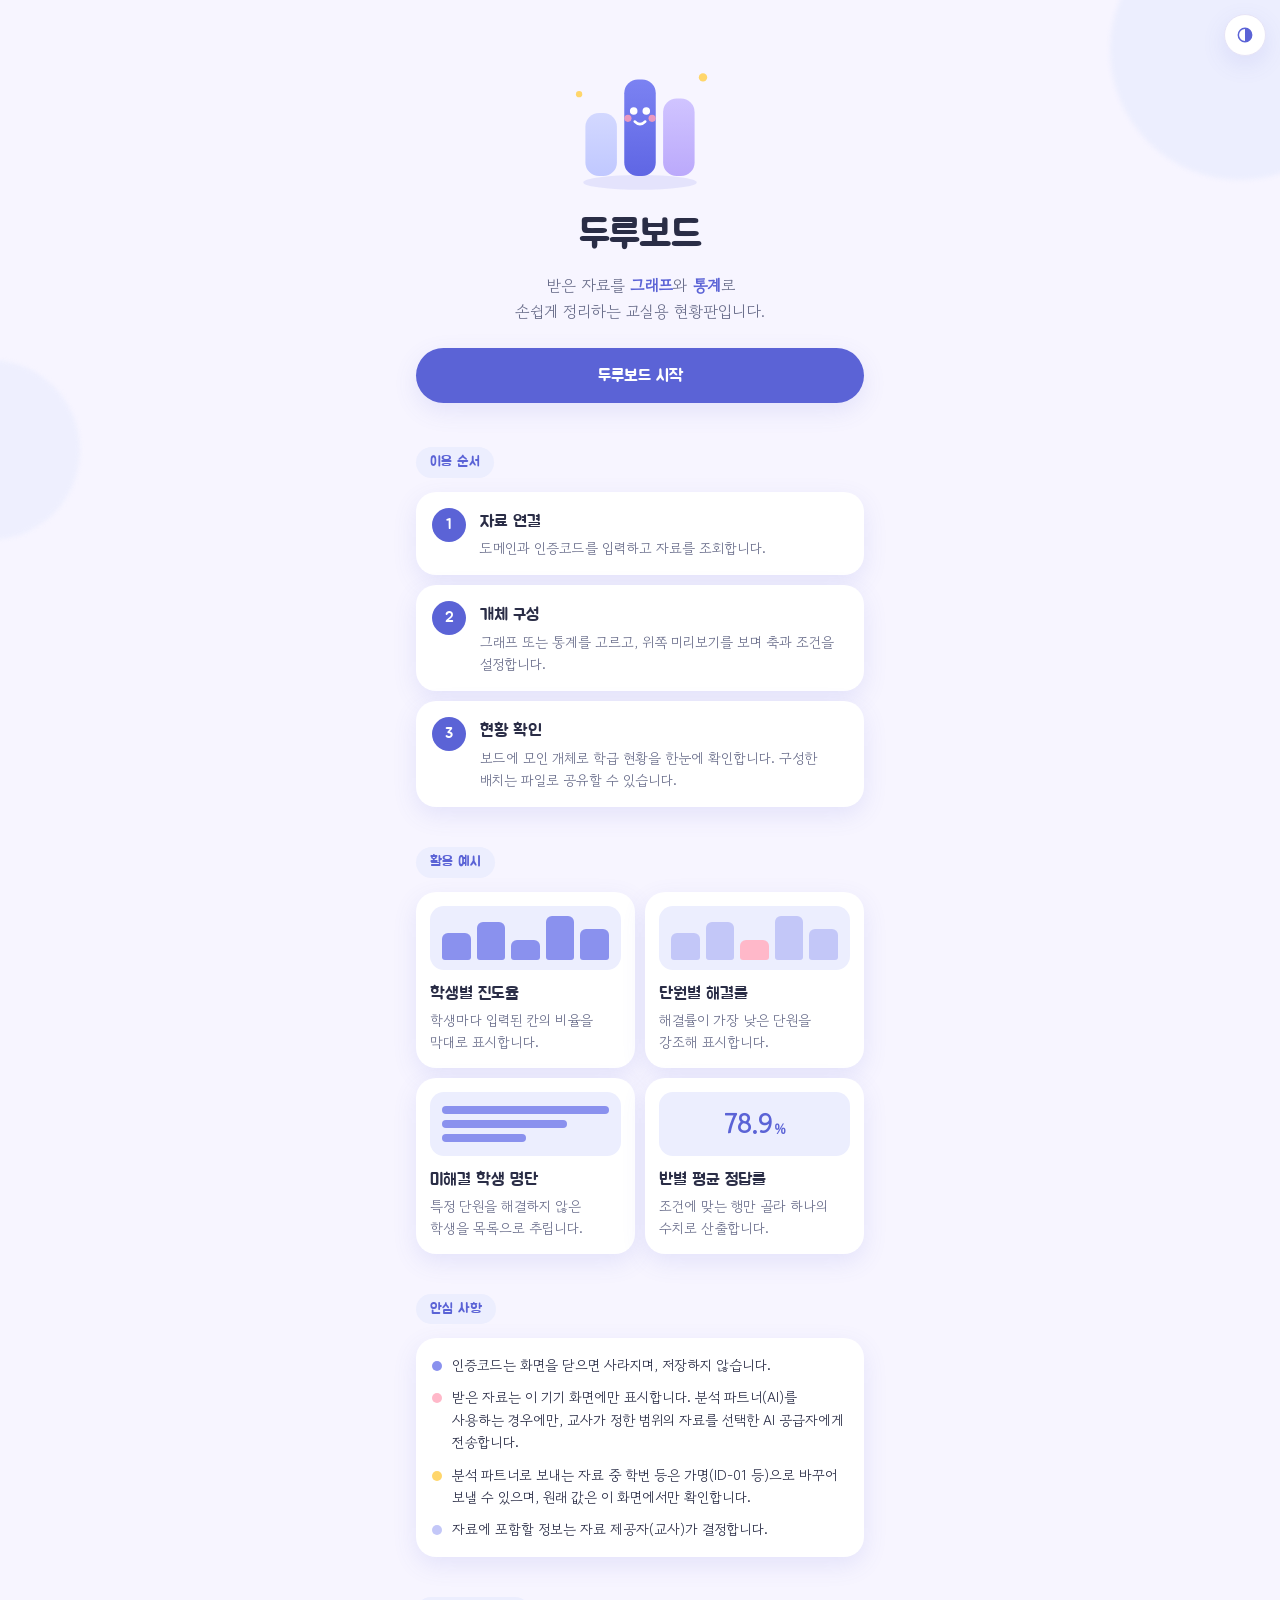
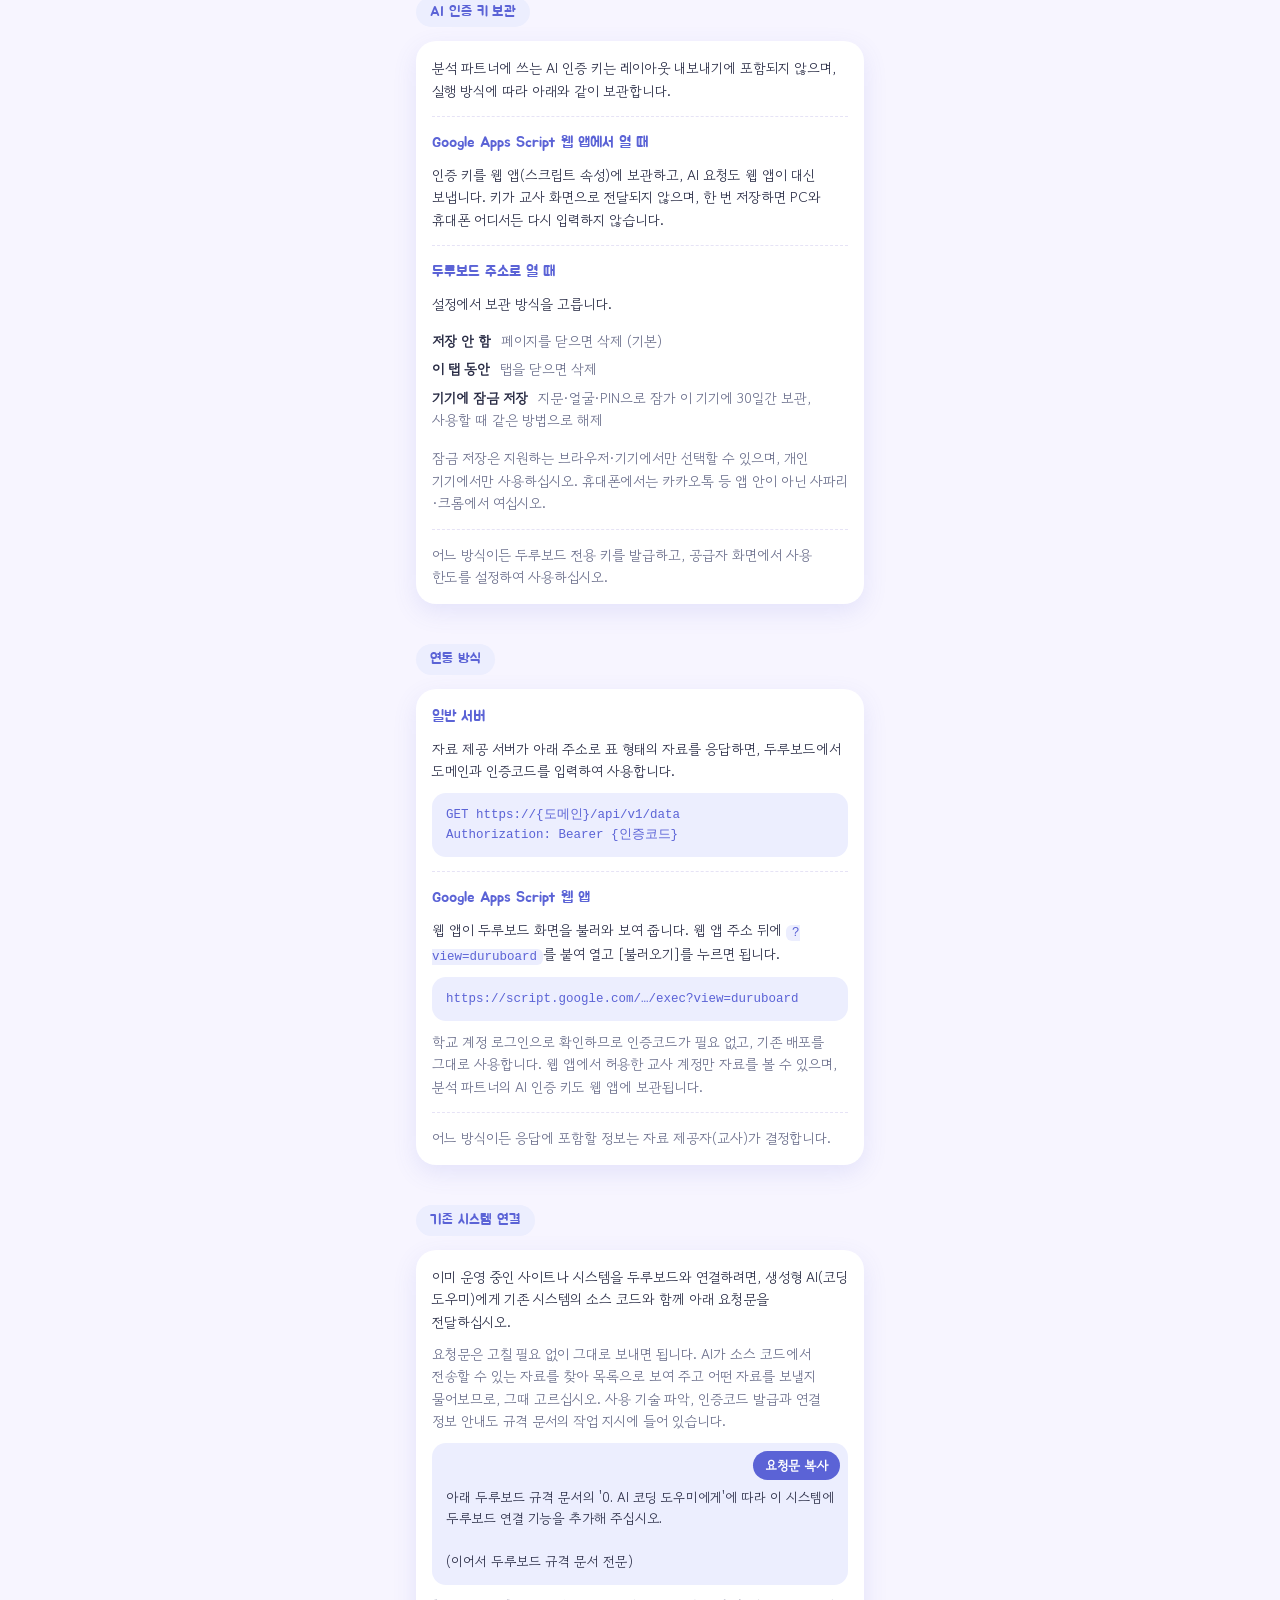
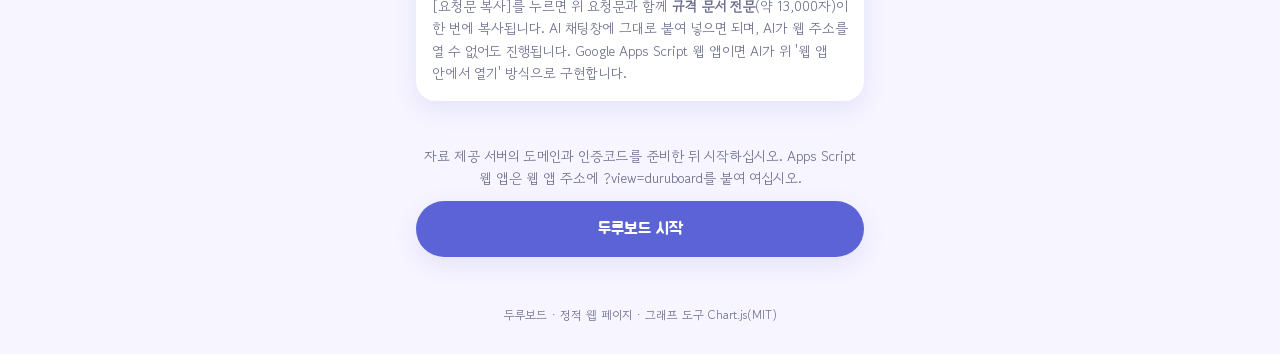
==== intro.html @ adeaa947 "Add files via upload" ====
<!doctype html>
<html lang="ko">
<head>
<meta charset="utf-8">
<meta name="viewport" content="width=device-width, initial-scale=1, viewport-fit=cover">
<title>두루보드</title>
<meta name="description" content="받은 자료를 그래프와 통계로 정리하는 교실용 현황판">
<link rel="preconnect" href="https://fonts.googleapis.com">
<link rel="stylesheet" href="https://fonts.googleapis.com/css2?family=Gowun+Dodum&family=Jua&display=swap">
<style>
/* 레이아웃: 휴대전화 폭 한 줄 흐름, 둥근 카드와 막대 캐릭터 */
:root {
  --bg: #f7f5ff;
  --surface: #ffffff;
  --text: #2a2d46;
  --text-2: #6b6f8c;
  --line: #e6e3f6;
  --accent: #5b63d6;
  --accent-2: #8a91ee;
  --accent-3: #c3c7f8;
  --accent-soft: #eceefe;
  --pink: #ffb8c9;
  --yellow: #ffd66b;
  --shadow: 0 8px 24px rgba(91, 99, 214, .12);
  --on-accent: #ffffff;
  --m1a: #d3d8ff; --m1b: #c0c8ff;
  --m2a: #aab2ff; --m2b: #949df8;
  --m3a: #d0c4ff; --m3b: #bba9fb;
  --m-face: #3d2280; --m-shine: rgba(255, 255, 255, .55);
}
@media (prefers-color-scheme: dark) {
  :root:not([data-theme="light"]) {
    --bg: #15172a; --surface: #1e2138; --text: #eceefe; --text-2: #a5a9c9;
    --line: #2f3352; --accent: #959cf3; --accent-2: #7a82e8; --accent-3: #4a51a8;
    --accent-soft: #262a4a; --pink: #e58aa1; --yellow: #e9bf52;
    --shadow: 0 8px 24px rgba(0, 0, 0, .3); --on-accent: #15172a; color-scheme: dark; --m1a: #c4cbff; --m1b: #b0b9fb; --m2a: #a3abff; --m2b: #8f98f7; --m3a: #c8bbff; --m3b: #b3a2f8; --m-face: #3d2280; --m-shine: rgba(255, 255, 255, .35);
  }
}
:root[data-theme="dark"] {
  --bg: #15172a; --surface: #1e2138; --text: #eceefe; --text-2: #a5a9c9;
  --line: #2f3352; --accent: #959cf3; --accent-2: #7a82e8; --accent-3: #4a51a8;
  --accent-soft: #262a4a; --pink: #e58aa1; --yellow: #e9bf52;
  --shadow: 0 8px 24px rgba(0, 0, 0, .3); --on-accent: #15172a; color-scheme: dark; --m1a: #c4cbff; --m1b: #b0b9fb; --m2a: #a3abff; --m2b: #8f98f7; --m3a: #c8bbff; --m3b: #b3a2f8; --m-face: #3d2280; --m-shine: rgba(255, 255, 255, .35);
}

* { box-sizing: border-box; }
html, body { margin: 0; }
body {
  background: var(--bg);
  color: var(--text);
  font-family: "Gowun Dodum", "Pretendard", "Apple SD Gothic Neo", "Malgun Gothic", system-ui, sans-serif;
  font-size: 15px;
  line-height: 1.6;
  word-break: keep-all;
  overflow-x: clip;
  position: relative;
  min-height: 100vh;
}

/* 배경 장식 */
.deco { position: absolute; inset: 0; overflow: hidden; pointer-events: none; z-index: 0; }
.blob { position: absolute; border-radius: 50%; filter: blur(2px); z-index: 0; pointer-events: none; }
.b1 { width: 260px; height: 260px; background: var(--accent-soft); top: -80px; right: -90px; }
.b2 { width: 180px; height: 180px; background: var(--accent-soft); top: 360px; left: -100px; opacity: .8; }

.wrap { position: relative; z-index: 1; max-width: 480px; margin: 0 auto; padding-block: 0 24px; padding-left: max(16px, env(safe-area-inset-left, 0px)); padding-right: max(16px, env(safe-area-inset-right, 0px)); }

/* 첫 화면 */
.hero { text-align: center; padding: 48px 0 24px; }
.mascot { width: 168px; height: auto; display: block; margin: 0 auto 8px; overflow: visible; }
.m-shadow { fill: var(--m2b); opacity: .12; animation: shadow 2.6s ease-in-out infinite; transform-origin: 80px 128px; }
.m-body { animation: bob 2.6s ease-in-out infinite; }
.m-bar1 { fill: url(#g1); }
.m-bar2 { fill: url(#g2); }
.m-bar3 { fill: url(#g3); }
.g1a { stop-color: var(--m1a); } .g1b { stop-color: var(--m1b); }
.g2a { stop-color: var(--m2a); } .g2b { stop-color: var(--m2b); }
.g3a { stop-color: var(--m3a); } .g3b { stop-color: var(--m3b); }
.m-shine { fill: var(--m-shine); }
.m-eye { fill: var(--m-face); }
.m-cheek { fill: #ff9fb7; opacity: .85; }
.m-mouth { fill: none; stroke: var(--m-face); stroke-width: 2.4; stroke-linecap: round; }
.m-spark { fill: var(--yellow); animation: twinkle 1.8s ease-in-out infinite; }
.m-spark.s2 { animation-delay: .9s; }
.m-eye { animation: blink 4.5s infinite; transform-box: fill-box; transform-origin: center; }

@keyframes bob { 0%, 100% { transform: translateY(0); } 50% { transform: translateY(-7px); } }
@keyframes shadow { 0%, 100% { transform: scaleX(1); } 50% { transform: scaleX(.86); } }
@keyframes twinkle { 0%, 100% { opacity: .2; transform: scale(.7); } 50% { opacity: 1; transform: scale(1); } }
@keyframes blink { 0%, 94%, 100% { transform: scaleY(1); } 96% { transform: scaleY(.1); } }

.title { font-family: "Jua", "Gowun Dodum", sans-serif; font-size: 40px; font-weight: 400; letter-spacing: -.02em; margin: 4px 0 6px; }
.lead { color: var(--text-2); font-size: 16px; margin: 0 0 24px; }
.lead b { color: var(--accent); font-weight: 700; }

.cta { display: flex; flex-direction: column; gap: 10px; }
.btn {
  display: block; text-align: center; text-decoration: none;
  font-weight: 700; font-size: 16px; padding: 14px 18px; border-radius: 999px;
  transition: transform .15s ease, box-shadow .15s ease;
}
.btn:active { transform: scale(.97); }
.btn:focus-visible { outline: 3px solid var(--accent-3); outline-offset: 2px; }
.btn.primary { background: var(--accent); color: var(--on-accent); box-shadow: var(--shadow); }
.btn.ghost { background: var(--surface); color: var(--accent); border: 1.5px solid var(--line); }
@media (hover: hover) { .btn:hover { transform: translateY(-2px); } }

/* 구획 */
.block { padding: 20px 0; }
.h2 { margin: 0 0 14px; font-size: 16px; }
.tag {
  font-family: "Jua", "Gowun Dodum", sans-serif; letter-spacing: .02em;
  display: inline-block; background: var(--accent-soft); color: var(--accent);
  padding: 4px 14px; border-radius: 999px; font-weight: 800; font-size: 14px;
}

/* 이용 순서 */
.steps { list-style: none; margin: 0; padding: 0; display: grid; gap: 10px; }
.step {
  display: flex; gap: 14px; align-items: flex-start;
  background: var(--surface); border-radius: 20px; padding: 16px; box-shadow: var(--shadow);
}
.num {
  flex: none; width: 34px; height: 34px; border-radius: 50%;
  background: var(--accent); color: var(--on-accent); font-weight: 800;
  display: grid; place-items: center; font-size: 15px;
}
.step h3, .card h3 { margin: 0 0 2px; font-size: 17px; font-family: "Jua", "Gowun Dodum", sans-serif; font-weight: 400; }
.step p, .card p { margin: 0; font-size: 14px; color: var(--text-2); }

/* 활용 예시 */
.cards { display: grid; grid-template-columns: 1fr 1fr; gap: 10px; }
.card { background: var(--surface); border-radius: 20px; padding: 14px; box-shadow: var(--shadow); }
.mini {
  height: 64px; border-radius: 14px; background: var(--accent-soft);
  margin-bottom: 10px; padding: 10px 12px; display: flex; align-items: flex-end; gap: 6px;
}
.mini.bars i { flex: 1; border-radius: 6px 6px 3px 3px; background: var(--accent-2); }
.mini.bars i:nth-child(1) { height: 60%; }
.mini.bars i:nth-child(2) { height: 85%; }
.mini.bars i:nth-child(3) { height: 45%; }
.mini.bars i:nth-child(4) { height: 100%; }
.mini.bars i:nth-child(5) { height: 70%; }
.mini.bars.low i { background: var(--accent-3); }
.mini.bars.low i:nth-child(3) { background: var(--pink); }
.mini.list { flex-direction: column; align-items: stretch; justify-content: center; gap: 6px; }
.mini.list i { display: block; height: 8px; border-radius: 99px; background: var(--accent-2); }
.mini.list i:nth-child(2) { width: 75%; }
.mini.list i:nth-child(3) { width: 50%; }
.mini.stat { align-items: center; justify-content: center; }
.mini.stat span { font-size: 26px; font-weight: 800; color: var(--accent); }
.mini.stat span::after { content: "%"; font-size: 14px; margin-left: 2px; }

/* 안심 사항 */
.safe {
  list-style: none; margin: 0; padding: 16px; display: grid; gap: 10px;
  background: var(--surface); border-radius: 20px; box-shadow: var(--shadow);
}
.keep-list { list-style: none; margin: 4px 0 6px; padding: 0; display: grid; gap: 6px; }
.safe .keep-list li { display: block; font-size: 14px; color: var(--text-2); }
.keep-list b { color: var(--text); margin-right: 6px; }
.safe li { display: flex; gap: 10px; font-size: 14px; color: var(--text); }
.dot { flex: none; width: 10px; height: 10px; border-radius: 50%; background: var(--accent-2); margin-top: 7px; }
.safe li:nth-child(2) .dot { background: var(--pink); }
.safe li:nth-child(3) .dot { background: var(--yellow); }
.safe li:nth-child(4) .dot { background: var(--accent-3); }

/* 마무리 */
.end { text-align: center; padding: 24px 0 8px; }
.end p { margin: 0 0 12px; color: var(--text-2); font-size: 14px; }
.foot { position: relative; z-index: 1; text-align: center; font-size: 12px; color: var(--text-2); padding: 16px 16px 32px; }

@media (prefers-reduced-motion: reduce) {
  .m-body, .m-shadow, .m-spark, .m-eye { animation: none; }
}

.api p { margin: 0; font-size: 14px; }
.api .sub { color: var(--text-2); }
.code { margin: 0; padding: 12px 14px; border-radius: 14px; background: var(--accent-soft); color: var(--accent);
  font-family: ui-monospace, Consolas, monospace; font-size: 12.5px; overflow-x: auto; white-space: pre; }
.foot { padding-left: max(16px, env(safe-area-inset-left, 0px)); padding-right: max(16px, env(safe-area-inset-right, 0px)); }
.btn, .tag, .num { font-family: "Jua", "Gowun Dodum", sans-serif; font-weight: 400; }
.btn { font-size: 17px; }


/* 화면 밝기: 자동 → 밝게 → 어둡게 */
.theme-btn {
  position: fixed; z-index: 5; top: calc(env(safe-area-inset-top, 0px) + 14px); right: max(14px, calc(env(safe-area-inset-right, 0px) + 14px));
  width: 42px; height: 42px; border-radius: 50%; display: grid; place-items: center; cursor: pointer;
  background: var(--surface); color: var(--accent); border: 1px solid var(--line); box-shadow: var(--shadow);
}
.theme-btn svg { width: 20px; height: 20px; fill: none; stroke: currentColor; stroke-width: 1.8; stroke-linecap: round; stroke-linejoin: round; display: none; }
.theme-btn svg .fill { fill: currentColor; stroke: none; }
.theme-btn[data-mode="auto"] .t-auto, .theme-btn[data-mode="light"] .t-light, .theme-btn[data-mode="dark"] .t-dark { display: block; }
.theme-btn:focus-visible { outline: 3px solid var(--accent-3); outline-offset: 2px; }

/* 기존 시스템 연결: 요청문 */
.att { margin: 2px 0 0; padding-left: 18px; font-size: 13.5px; color: var(--text); display: grid; gap: 2px; }
.api a { color: var(--accent); font-weight: 700; }
.att b { color: var(--accent); font-weight: 700; margin-right: 6px; }
.prompt-box { position: relative; }
.code.prompt { font-family: "Gowun Dodum", system-ui, sans-serif; font-size: 13.5px; white-space: pre-wrap; word-break: keep-all; overflow-wrap: anywhere; max-height: none; overflow-y: auto; padding-top: 44px; color: var(--text); line-height: 1.6; }
.copy-btn {
  position: absolute; top: 8px; right: 8px; z-index: 1; border: 0; cursor: pointer;
  font: 700 13px/1 "Gowun Dodum", sans-serif; padding: 8px 12px; border-radius: 999px;
  background: var(--accent); color: var(--on-accent);
}
.copy-btn.done { background: #2f9e6a; }
.copy-btn:focus-visible { outline: 3px solid var(--accent-3); outline-offset: 2px; }

/* 마스코트: 흰 얼굴 (가운데 막대를 조금 진하게 하여 대비 확보) */
:root, :root[data-theme="dark"] { --m2a: #7b82f2; --m2b: #5f66e4; --m-face: #ffffff; }
@media (prefers-color-scheme: dark) { :root:not([data-theme="light"]) { --m2a: #7b82f2; --m2b: #5f66e4; --m-face: #ffffff; } }

.api-h { display: block; font-size: 14.5px; color: var(--accent); font-family: "Jua", "Gowun Dodum", sans-serif; font-weight: 400; }
.api-sep { border: 0; border-top: 1px dashed var(--line); margin: 4px 0; width: 100%; }
.code.inl, .inl { font-family: ui-monospace, Consolas, monospace; font-size: 12.5px; background: var(--accent-soft); color: var(--accent); padding: 1px 6px; border-radius: 6px; }
</style>
</head>
<body>
<div class="deco" aria-hidden="true"><div class="blob b1"></div><div class="blob b2"></div></div>

  <button type="button" id="theme-btn" class="theme-btn" data-mode="auto" aria-label="화면 밝기: 자동 (누르면 변경)" title="화면 밝기: 자동">
    <svg class="t-auto" viewBox="0 0 24 24" aria-hidden="true"><circle cx="12" cy="12" r="8"/><path d="M12 4a8 8 0 0 1 0 16z" class="fill"/></svg>
    <svg class="t-light" viewBox="0 0 24 24" aria-hidden="true"><circle cx="12" cy="12" r="4"/><path d="M12 2.5v2M12 19.5v2M2.5 12h2M19.5 12h2M5.3 5.3l1.4 1.4M17.3 17.3l1.4 1.4M5.3 18.7l1.4-1.4M17.3 6.7l1.4-1.4"/></svg>
    <svg class="t-dark" viewBox="0 0 24 24" aria-hidden="true"><path d="M20 14.5A8 8 0 0 1 9.5 4a8 8 0 1 0 10.5 10.5z"/></svg>
  </button>
  <main class="wrap">
    <!-- 첫 화면 -->
    <section class="hero">
      <svg class="mascot" viewBox="0 0 160 140" aria-hidden="true">
        <defs>
          <linearGradient id="g1" x1="0" y1="0" x2="0" y2="1"><stop class="g1a" offset="0"></stop><stop class="g1b" offset="1"></stop></linearGradient>
          <linearGradient id="g2" x1="0" y1="0" x2="0" y2="1"><stop class="g2a" offset="0"></stop><stop class="g2b" offset="1"></stop></linearGradient>
          <linearGradient id="g3" x1="0" y1="0" x2="0" y2="1"><stop class="g3a" offset="0"></stop><stop class="g3b" offset="1"></stop></linearGradient>
        </defs>
        <ellipse class="m-shadow" cx="80" cy="128" rx="54" ry="7"></ellipse>
        <g class="m-body">
          <rect class="m-bar m-bar1" x="28" y="62" width="30" height="60" rx="13"></rect>
          <rect class="m-bar m-bar2" x="65" y="30" width="30" height="92" rx="13"></rect>
          <rect class="m-bar m-bar3" x="102" y="48" width="30" height="74" rx="13"></rect>
          <circle class="m-eye" cx="74" cy="60" r="3.6"></circle>
          <circle class="m-eye" cx="86" cy="60" r="3.6"></circle>
          <circle class="m-cheek" cx="68.5" cy="67" r="3.4"></circle>
          <circle class="m-cheek" cx="91.5" cy="67" r="3.4"></circle>
          <path class="m-mouth" d="M75 70 q5 5 10 0"></path>
          <circle class="m-spark" cx="140" cy="28" r="4"></circle>
          <circle class="m-spark s2" cx="22" cy="44" r="3"></circle>
        </g>
      </svg>

      <h1 class="title">두루보드</h1>
      <p class="lead">받은 자료를 <b>그래프</b>와 <b>통계</b>로<br>손쉽게 정리하는 교실용 현황판입니다.</p>

      <div class="cta">
        <a class="btn primary" href="index.html">두루보드 시작</a>
      </div>
    </section>

    <!-- 이용 순서 -->
    <section class="block">
      <h2 class="h2"><span class="tag">이용 순서</span></h2>
      <ol class="steps">
        <li class="step">
          <span class="num">1</span>
          <div>
            <h3>자료 연결</h3>
            <p>도메인과 인증코드를 입력하고 자료를 조회합니다.</p>
          </div>
        </li>
        <li class="step">
          <span class="num">2</span>
          <div>
            <h3>개체 구성</h3>
            <p>그래프 또는 통계를 고르고, 위쪽 미리보기를 보며 축과 조건을 설정합니다.</p>
          </div>
        </li>
        <li class="step">
          <span class="num">3</span>
          <div>
            <h3>현황 확인</h3>
            <p>보드에 모인 개체로 학급 현황을 한눈에 확인합니다. 구성한 배치는 파일로 공유할 수 있습니다.</p>
          </div>
        </li>
      </ol>
    </section>

    <!-- 활용 예시 -->
    <section class="block">
      <h2 class="h2"><span class="tag">활용 예시</span></h2>
      <div class="cards">
        <article class="card">
          <div class="mini bars" aria-hidden="true"><i></i><i></i><i></i><i></i><i></i></div>
          <h3>학생별 진도율</h3>
          <p>학생마다 입력된 칸의 비율을 막대로 표시합니다.</p>
        </article>
        <article class="card">
          <div class="mini bars low" aria-hidden="true"><i></i><i></i><i></i><i></i><i></i></div>
          <h3>단원별 해결률</h3>
          <p>해결률이 가장 낮은 단원을 강조해 표시합니다.</p>
        </article>
        <article class="card">
          <div class="mini list" aria-hidden="true"><i></i><i></i><i></i></div>
          <h3>미해결 학생 명단</h3>
          <p>특정 단원을 해결하지 않은 학생을 목록으로 추립니다.</p>
        </article>
        <article class="card">
          <div class="mini stat" aria-hidden="true"><span>78.9</span></div>
          <h3>반별 평균 정답률</h3>
          <p>조건에 맞는 행만 골라 하나의 수치로 산출합니다.</p>
        </article>
      </div>
    </section>

    <!-- 안심 사항 -->
    <section class="block">
      <h2 class="h2"><span class="tag">안심 사항</span></h2>
      <ul class="safe">
        <li><span class="dot" aria-hidden="true"></span>인증코드는 화면을 닫으면 사라지며, 저장하지 않습니다.</li>
        <li><span class="dot" aria-hidden="true"></span>받은 자료는 이 기기 화면에만 표시합니다. 분석 파트너(AI)를 사용하는 경우에만, 교사가 정한 범위의 자료를 선택한 AI 공급자에게 전송합니다.</li>
        <li><span class="dot" aria-hidden="true"></span>분석 파트너로 보내는 자료 중 학번 등은 가명(ID-01 등)으로 바꾸어 보낼 수 있으며, 원래 값은 이 화면에서만 확인합니다.</li>
        <li><span class="dot" aria-hidden="true"></span>자료에 포함할 정보는 자료 제공자(교사)가 결정합니다.</li>
      </ul>
    </section>

    <!-- 분석 파트너 인증 키 -->
    <section class="block">
      <h2 class="h2"><span class="tag">AI 인증 키 보관</span></h2>
      <div class="safe api">
        <p>분석 파트너에 쓰는 AI 인증 키는 레이아웃 내보내기에 포함되지 않으며, 실행 방식에 따라 아래와 같이 보관합니다.</p>
        <hr class="api-sep">
        <b class="api-h">Google Apps Script 웹 앱에서 열 때</b>
        <p>인증 키를 웹 앱(스크립트 속성)에 보관하고, AI 요청도 웹 앱이 대신 보냅니다. 키가 교사 화면으로 전달되지 않으며, 한 번 저장하면 PC와 휴대폰 어디서든 다시 입력하지 않습니다.</p>
        <hr class="api-sep">
        <b class="api-h">두루보드 주소로 열 때</b>
        <p>설정에서 보관 방식을 고릅니다.</p>
        <ul class="keep-list">
          <li><b>저장 안 함</b> 페이지를 닫으면 삭제 (기본)</li>
          <li><b>이 탭 동안</b> 탭을 닫으면 삭제</li>
          <li><b>기기에 잠금 저장</b> 지문·얼굴·PIN으로 잠가 이 기기에 30일간 보관, 사용할 때 같은 방법으로 해제</li>
        </ul>
        <p class="sub">잠금 저장은 지원하는 브라우저·기기에서만 선택할 수 있으며, 개인 기기에서만 사용하십시오. 휴대폰에서는 카카오톡 등 앱 안이 아닌 사파리·크롬에서 여십시오.</p>
        <hr class="api-sep">
        <p class="sub">어느 방식이든 두루보드 전용 키를 발급하고, 공급자 화면에서 사용 한도를 설정하여 사용하십시오.</p>
      </div>
    </section>

    <!-- 연동 방식 -->
    <section class="block">
      <h2 class="h2"><span class="tag">연동 방식</span></h2>
      <div class="safe api">
        <b class="api-h">일반 서버</b>
        <p>자료 제공 서버가 아래 주소로 표 형태의 자료를 응답하면, 두루보드에서 도메인과 인증코드를 입력하여 사용합니다.</p>
        <pre class="code">GET https://{도메인}/api/v1/data
Authorization: Bearer {인증코드}</pre>
        <hr class="api-sep">
        <b class="api-h">Google Apps Script 웹 앱</b>
        <p>웹 앱이 두루보드 화면을 불러와 보여 줍니다. 웹 앱 주소 뒤에 <code class="inl">?view=duruboard</code>를 붙여 열고 [불러오기]를 누르면 됩니다.</p>
        <pre class="code">https://script.google.com/…/exec?view=duruboard</pre>
        <p class="sub">학교 계정 로그인으로 확인하므로 인증코드가 필요 없고, 기존 배포를 그대로 사용합니다. 웹 앱에서 허용한 교사 계정만 자료를 볼 수 있으며, 분석 파트너의 AI 인증 키도 웹 앱에 보관됩니다.</p>
        <hr class="api-sep">
        <p class="sub">어느 방식이든 응답에 포함할 정보는 자료 제공자(교사)가 결정합니다.</p>
      </div>
    </section>

    <!-- 기존 시스템 연결 -->
    <section class="block">
      <h2 class="h2"><span class="tag">기존 시스템 연결</span></h2>
      <div class="safe api">
        <p>이미 운영 중인 사이트나 시스템을 두루보드와 연결하려면, 생성형 AI(코딩 도우미)에게 기존 시스템의 소스 코드와 함께 아래 요청문을 전달하십시오.</p>
        <p class="sub">요청문은 고칠 필요 없이 그대로 보내면 됩니다. AI가 소스 코드에서 전송할 수 있는 자료를 찾아 목록으로 보여 주고 어떤 자료를 보낼지 물어보므로, 그때 고르십시오. 사용 기술 파악, 인증코드 발급과 연결 정보 안내도 규격 문서의 작업 지시에 들어 있습니다.</p>
        <div class="prompt-box">
          <button type="button" class="copy-btn" id="copy-prompt">요청문 복사</button>
          <pre class="code prompt" id="prompt-text">아래 두루보드 규격 문서의 &#x27;0. AI 코딩 도우미에게&#x27;에 따라 이 시스템에 두루보드 연결 기능을 추가해 주십시오.

(이어서 두루보드 규격 문서 전문)</pre>
        </div>
        <p class="sub">[요청문 복사]를 누르면 위 요청문과 함께 <b>규격 문서 전문</b>(약 <span id="spec-len">13,000</span>자)이 한 번에 복사됩니다. AI 채팅창에 그대로 붙여 넣으면 되며, AI가 웹 주소를 열 수 없어도 진행됩니다. Google Apps Script 웹 앱이면 AI가 위 '웹 앱 안에서 열기' 방식으로 구현합니다.</p>
        <script type="text/plain" id="spec-md">
# 두루보드 자료 제공 규격 (v1, 초안)

두루보드와 연동하려는 서버가 지켜야 할 약속입니다.

## 0. AI 코딩 도우미에게 (작업 지시)

이 문서를 받은 AI 코딩 도우미는 함께 받은 시스템에 '두루보드 자료 제공 기능'을 아래 순서로 추가하십시오. 기존 기능과 화면은 변경하지 마십시오.

**먼저 확인할 것**

- 소스 코드를 보고 사용 기술(언어·프레임워크·자료 저장 방식)을 파악하여 그 방식에 맞게 구현하십시오.
- **구현을 시작하기 전에 반드시 교사에게 어떤 자료를 전송할지 물으십시오.** 답을 받기 전에는 코드를 변경하지 마십시오.
  - 소스 코드에서 전송할 수 있는 자료의 후보(예: 활동지 1~6 제출 여부, 형성평가 점수)를 찾아 목록으로 보여 주고, 교사가 고르게 하십시오.
  - 행을 구분하는 값(예: 학번)도 후보를 제시하여 확인받으십시오. 이 값을 식별 열(`role: "id"`)로 지정하고, 한 행이 그 값 하나(예: 학생 한 명)에 대응하도록 구성합니다.
  - 이름·연락처 등 개인정보는 기본으로 제외하고, 포함할지 교사에게 확인받으십시오.
  - 교사가 요청문에 전송할 자료를 이미 적었더라도, 위 목록으로 한 번 더 확인받으십시오.

**구현할 내용**

1. 요청 받기: 일반 서버는 1장(`GET /api/v1/data`, `Authorization: Bearer` 인증, CORS)을 따릅니다. **Google Apps Script 웹 앱은 3장의 '가. 웹 앱 안에서 열기'를 사용합니다**(인증코드 불필요, 기존 배포 그대로). 이 방식을 쓸 수 없는 경우에만 '나. 인증코드 방식'을 사용합니다.
2. 인증코드(1장·3장 나 방식): 관리자가 발급·폐기할 수 있게 하고, 원문은 저장하지 않고 해시로만 보관합니다. 인증코드마다 응답할 표(범위)를 정할 수 있게 합니다.
3. 응답: 2장 형식(`meta`·`columns`·`rows`)을 따릅니다. 요청 한 번에 표 하나, 값은 숫자·문자·true/false·null만 사용합니다. 제출 여부는 1/0, 점수는 숫자, 미제출·미응시는 null로 표현합니다.
4. 제한과 오류: 응답 20MB·50,000행 이하, 요청이 너무 많으면 429. 오류 응답에 개인정보나 내부 정보를 넣지 않습니다.
5. 분석 파트너 인증 키(Apps Script 가 방식): 3장의 '다. 분석 파트너 인증 키 중계' 함수 세 개(`duruboardAiStatus`·`duruboardAiSetKey`·`duruboardAi`)도 같은 `.gs` 파일에 넣습니다. 교사에게 따로 묻지 않고 기본으로 넣습니다.
6. 연결 안내: 인증코드를 발급하면 4장의 '두루보드 연결 정보'를 한 번 표시합니다. '웹 앱 안에서 열기'는 인증코드가 없으므로, 두루보드를 여는 주소(예: `…/exec?view=duruboard`)와 볼 수 있는 계정 목록을 교사에게 알려 줍니다.

**Apps Script로 구현할 때 코드 제공 방식**

- 두루보드 관련 코드는 **`.gs` 파일 하나**(예: `Duruboard.gs`)에 모두 넣으십시오. 여러 파일로 나누지 않습니다.
- 그 파일의 **전체 코드를 생략 없이** 제공하여, 교사가 [+] → [스크립트]로 새 파일을 만든 뒤 그대로 붙여 넣으면 되게 하십시오.
- 기존 파일의 수정은 최소한으로 하고, 필요한 경우(예: 기존 `doGet`에 두루보드 분기 한 줄 추가) **어느 파일의 어느 함수, 어디에 넣는지**와 넣을 코드를 정확히 적으십시오. `doGet`은 프로젝트에 하나만 있어야 하므로, 기존 `doGet`이 있으면 새 파일에 `doGet`을 만들지 마십시오.
- 기존 `doGet`이 없는 새 프로젝트이면 `doGet`까지 그 한 파일에 넣으십시오.

**완료 후 교사에게 알려 줄 것**

- 변경·추가한 파일 목록
- 시험 방법(일반 서버는 curl 명령)과 실제 응답 예시
- **두루보드 사용 순서**: 교사가 그대로 따라 할 수 있도록 1, 2, 3… 번호를 붙인 단계로 안내하십시오. 각 단계에는 누를 메뉴·버튼 이름과 입력할 값을 이 시스템에 맞는 실제 값(주소, 계정, 함수 이름 등)으로 적고, 전문 용어는 풀어 쓰십시오. 구현한 방식에 맞추어 아래 틀을 따르십시오.

  Apps Script 웹 앱 — 가. 웹 앱 안에서 열기
  1. Apps Script 편집기에서 `DURU_ALLOWED`에 두루보드를 볼 교사 계정이 들어 있는지 확인합니다.
  2. [배포] → [배포 관리] → 기존 웹 앱 배포의 연필 아이콘 → 버전 '새 버전' → [배포]를 누릅니다. (코드를 고친 뒤에는 새 버전으로 배포해야 반영됩니다. 웹 앱 주소는 바뀌지 않습니다.)
  3. 허용한 교사 계정으로 로그인한 브라우저에서 `(실제 웹 앱 주소)?view=duruboard`를 엽니다.
  4. 두루보드 화면에서 [불러오기]를 누릅니다.
  5. 오른쪽 아래 [개체]로 그래프·표·통계를 추가하고, 레이아웃 설정에서 레이아웃을 저장하거나 내보냅니다.
  6. 자주 쓰면 3번 주소를 브라우저 즐겨찾기에 추가합니다.
  7. (분석 파트너를 쓸 경우) 오른쪽 위 레이아웃 설정 › 분석 파트너에서 공급자를 고르고 인증 키를 입력한 뒤 [저장]을 누릅니다. 키는 웹 앱(스크립트 속성)에 보관되어 다음부터 어느 기기에서나 다시 입력하지 않습니다.

  일반 서버(1장) 또는 Apps Script 나. 인증코드 방식
  1. 변경한 코드를 서버에 반영(배포)합니다. (반영 방법을 이 시스템 기준으로 구체적으로 적습니다.)
  2. 인증코드를 발급합니다. (실행할 명령 또는 함수와 누를 메뉴를 적습니다.) 화면에 나온 '두루보드 연결 정보'를 따로 기록합니다. 인증코드는 이때 한 번만 보입니다.
  3. 두루보드(`https://dinosinfolee.github.io/toy/duruboard/`)를 엽니다.
  4. '도메인 또는 웹 앱 주소' 칸과 '인증코드' 칸에 2번에서 기록한 값을 입력하고 [조회]를 누릅니다.
  5. 오른쪽 아래 [개체]로 그래프·표·통계를 추가하고, 레이아웃 설정에서 레이아웃을 저장하거나 내보냅니다.
  6. 인증코드가 유출되었거나 더 이상 쓰지 않으면 폐기합니다. (폐기 방법을 적습니다.)

  마지막에 '문제가 생기면' 항목으로, 자주 나는 오류(권한 없음, 자료가 비어 있음, 연결 실패)와 확인할 점을 짧게 덧붙이십시오.

## 1. 요청

```
GET https://{도메인}/api/v1/data
Authorization: Bearer {인증코드}
Accept: application/json
```

- HTTPS만 허용합니다.
- 조회 전용(GET)입니다.
- 인증코드는 URL에 넣지 않고 `Authorization` 헤더로만 받습니다.
- 인증코드가 없거나 틀리면 401, 권한이 없으면 403, 경로가 없으면 404, 요청이 너무 많으면 429로 응답합니다.
- CORS: 두루보드는 브라우저에서 직접 요청하므로 다음 머리글로 응답합니다. 쿠키를 쓰지 않고 Bearer 인증만 사용하므로 모든 출처를 허용해도 됩니다.
  - `Access-Control-Allow-Origin: *`
  - `Access-Control-Allow-Headers: Authorization, Accept`
  - `Access-Control-Allow-Methods: GET, OPTIONS` (OPTIONS 사전 요청에는 204로 응답)
- 응답 머리글: `Content-Type: application/json; charset=utf-8`
- **요청 한 번에 표 하나**를 응답합니다. 여러 표를 보여 주려면 서버가 다음 중 하나를 택합니다.
  - 행 단위가 같으면(예: 학생 한 명당 한 행) 열을 붙여 **하나의 표로 병합**합니다.
  - 행 단위가 다르면 **표마다 다른 인증코드**를 발급하고, 인증코드에 따라 해당 표를 응답합니다.

## 2. 응답

```json
{
  "meta": {
    "id": "progress",
    "title": "단원별 진도 현황",
    "source": "시험 서버",
    "updatedAt": "2026-10-18T09:00:00+09:00"
  },
  "columns": [
    { "key": "id", "label": "번호", "type": "string", "role": "id" }
  ],
  "rows": [
    { "id": "S01", "1단원": "완료", "2단원": null },
    { "id": "S02", "1단원": "완료", "2단원": "완료" }
  ]
}
```

### 수록 정보

이 규격은 자료의 형식만 정하며, 특정 정보(이름·학번 등)를 요구하지 않습니다. 응답에 포함할 정보는 자료 제공자(교사)가 결정합니다. 위 예시의 값은 모두 가상의 값입니다.

| 항목 | 필수 | 설명 |
|---|---|---|
| `rows` | 필수 | 행 객체의 배열. 키는 모든 행에서 모아 사용합니다. |
| `columns` | 선택 | 열별 표시 이름(`label`), 자료형(`type`: `number` 수치 / `string` 문자 / `boolean` 논리 / `mixed` 혼합), 식별 열 여부(`role`: `"id"`) |
| `meta` | 선택 | `id`(표 구분 이름), `title`(제목), `source`(출처), `updatedAt`(기준 시각) |

레이아웃(그래프·표·통계 구성)은 응답에 넣지 않습니다. 교사가 두루보드에서 직접 구성하며, 구성은 교사의 브라우저에 저장되고 [레이아웃 내보내기]·[레이아웃 불러오기]로 다른 교사와 나눌 수 있습니다. 응답에 `layout`이 있어도 두루보드는 사용하지 않습니다.


## 3. Apps Script 연결 방식 (Google Apps Script 웹 앱)

Google Apps Script 웹 앱은 요청 머리글(`Authorization`)을 읽을 수 없고, 상태 코드와 사전 요청(OPTIONS)을 직접 정할 수 없습니다. 그래서 아래 두 방식 중 하나를 사용합니다. **가 방식을 권장합니다.**

| | 가. 웹 앱 안에서 열기 (권장) | 나. 인증코드 방식 |
|---|---|---|
| 배포 | 기존 배포 그대로 (학교 도메인 가능) | 두루보드용 '모든 사용자' 배포 추가 |
| 확인 방법 | 학교 계정 로그인 + 허용 계정 목록 | 인증코드 |
| 교사가 여는 주소 | 웹 앱 주소 + `?view=duruboard` | 두루보드 주소에 웹 앱 주소·인증코드 입력 |

### 가. 웹 앱 안에서 열기 (권장)

웹 앱이 GitHub에 게시된 두루보드 화면을 불러와 자기 화면으로 보여 줍니다. 두루보드는 이 경우를 스스로 알아채고(`google.script.run` 존재), 주소·인증코드 입력 없이 [불러오기]를 누르면 웹 앱의 `duruboardData()` 함수를 호출하여 자료를 받습니다. 다른 사이트로 요청하지 않으므로 학교 계정 로그인이 그대로 적용됩니다.

- 두루보드 게시 주소: `https://dinosinfolee.github.io/toy/duruboard/` (`index.html`, `app.js`, `style.css`, `vendor/chart.umd.js`)
- 웹 앱이 제공할 것
  1. `doGet`: `view=duruboard`이면 허용 계정인지 확인한 뒤 두루보드 화면을 응답합니다. 그 밖의 요청은 기존 화면을 그대로 응답합니다.
  - 위 코드는 `.gs` 파일 하나(예: `Duruboard.gs`)에 모두 넣습니다(0장 '코드 제공 방식' 참고).
  2. `duruboardData()`: 허용 계정인지 다시 확인한 뒤 2장 형식의 자료를 **JSON 문자열**로 돌려줍니다. 오류는 예외(`throw new Error('…')`)로 알립니다.
- 허용 계정: 자료를 볼 교사 계정을 목록으로 정합니다(학생 계정은 자료를 받을 수 없어야 합니다). `Session.getActiveUser().getEmail()`로 확인합니다.
- 배포는 바꾸지 않습니다. 실행 계정 '나', 액세스는 기존대로(예: 학교 도메인) 둡니다.

```javascript
const DURU_BASE = 'https://dinosinfolee.github.io/toy/duruboard/';
const DURU_ALLOWED = ['teacher@school.kr'];   // 두루보드를 볼 수 있는 계정

function doGet(e) {
  if (e && e.parameter && e.parameter.view === 'duruboard') return duruboardPage();
  return 기존화면(e);                            // 기존 doGet 내용
}

function duruboardPage() {
  if (!duruAllowed()) return HtmlService.createHtmlOutput('두루보드를 볼 권한이 없습니다. 허용된 교사 계정으로 접속하십시오.');
  let html = UrlFetchApp.fetch(DURU_BASE + 'index.html').getContentText('UTF-8');
  html = html
    .replace(/<meta http-equiv="Content-Security-Policy"[^>]*>/i, '')      // 웹 앱 화면 안에서 실행되도록 제거
    .replace(/(src|href)="(?!https?:|data:|#)([^"]+)"/g, (m, a, p) => a + '="' + DURU_BASE + p + '"');
  return HtmlService.createHtmlOutput(html)
    .setTitle('두루보드')
    .addMetaTag('viewport', 'width=device-width, initial-scale=1');
}

function duruboardData() {
  if (!duruAllowed()) throw new Error('두루보드를 볼 권한이 없습니다.');
  return JSON.stringify({
    meta: { id: 'progress', title: '활동지 제출 현황', updatedAt: new Date().toISOString() },
    columns: [ /* 2장 형식 */ ],
    rows: getRows()                                // 교사가 고른 자료만
  });
}

function duruAllowed() {
  return DURU_ALLOWED.indexOf(Session.getActiveUser().getEmail()) >= 0;
}
```

- 교사는 웹 앱 주소 뒤에 `?view=duruboard`를 붙여 열면 됩니다(예: `https://script.google.com/a/macros/school.kr/s/…/exec?view=duruboard`). 구현이 끝나면 이 주소와 허용 계정 목록을 교사에게 알려 줍니다.
- 개인 Gmail 계정 등에서 `Session.getActiveUser().getEmail()`이 비어 있으면 권한 확인을 할 수 없으므로, 그 경우 교사에게 알리고 나 방식을 사용합니다.
- 레이아웃 파일 내려받기 등 일부 기능은 웹 앱 화면의 보안 제한으로 동작하지 않을 수 있습니다.

### 나. 인증코드 방식

가 방식을 쓸 수 없을 때(예: 웹 앱에서 접속 계정을 확인할 수 없는 경우) 사용합니다. 교사가 두루보드 주소 칸에 웹 앱 주소(`…/exec`)를 입력하면 두루보드가 이 방식으로 요청합니다. 응답 자료의 형식(2장)은 같습니다.

#### 요청

```
POST https://script.google.com/macros/s/{배포 ID}/exec
Content-Type: text/plain;charset=utf-8

{"code":"{인증코드}","api":"duruboard/v1"}
```

- 교사는 두루보드의 주소 칸에 **웹 앱 주소 전체**(`…/exec`)를 입력합니다. 주소 뒤에 다른 경로를 붙이지 않습니다.
- 인증코드는 주소(쿼리)가 아니라 **요청 본문**으로 보냅니다.
- `Content-Type: text/plain`이므로 사전 요청(OPTIONS)이 발생하지 않습니다.
- Apps Script는 응답을 `script.googleusercontent.com`을 거쳐 전달합니다. 두루보드는 이 주소로의 전달만 허용합니다.

#### 응답

- 정상: 2장과 같은 `{ "meta": …, "columns": …, "rows": … }`
- 오류: 상태 코드 대신 본문에 표시합니다.

```json
{ "error": { "status": 401, "message": "인증코드가 유효하지 않습니다." } }
```

| status | 의미 |
|---|---|
| 401 | 인증코드가 없거나 틀림 |
| 403 | 권한 없음 |
| 429 | 요청이 너무 많음 |
| 500 | 서버 오류 |

#### 구현 예시 (Apps Script)

```javascript
function doPost(e) {
  let body = {};
  try { body = JSON.parse(e.postData.contents); } catch (err) {}
  if (!isValidCode(body.code)) return json({ error: { status: 401, message: '인증코드가 유효하지 않습니다.' } });
  return json({ meta: { id: 'progress', title: '활동지 제출 현황' }, columns: [ /* … */ ], rows: getRows() });
}
function doGet() { return json({ error: { status: 405, message: '두루보드에서 POST로 요청하십시오.' } }); }
function json(obj) {
  return ContentService.createTextOutput(JSON.stringify(obj)).setMimeType(ContentService.MimeType.JSON);
}
```

- 인증코드는 스크립트 속성(`PropertiesService`)에 해시(`Utilities.computeDigest`)로 저장합니다. 발급 시 연결 안내는 4장을 따릅니다.
- 배포: [배포] → [새 배포] → 유형 '웹 앱', 실행 계정 '나', 액세스 권한 '모든 사용자'. 인증코드가 없으면 자료를 응답하지 않으므로 자료는 보호됩니다.
- 학교(Google Workspace) 계정에서 '모든 사용자' 배포가 막혀 있으면 두루보드에서 연결할 수 없습니다. 이 경우 관리자에게 문의하십시오.

#### 기존 Apps Script 프로젝트에 추가하는 경우

학생용 웹 앱처럼 이미 학교 도메인으로 배포된 프로젝트에 추가할 때는, 교사의 수고를 줄이기 위해 **같은 프로젝트에 배포를 하나 더 만드는 방식**을 사용합니다.

- 기존 배포(학교 도메인)는 변경하지 않습니다. 두루보드용으로 새 배포(액세스 '모든 사용자')를 하나 추가합니다.
- 두 배포는 같은 코드를 쓰므로, 두루보드용 주소로 기존 화면이 열리지 않게 막습니다.
  - `doGet` 첫머리에서 `Session.getActiveUser().getEmail()`이 비어 있거나 학교 도메인이 아니면 기존 화면 대신 "학교 계정으로 접속하십시오" 안내만 응답합니다.
  - 기존 `doPost`가 있으면, 본문의 `api`가 `"duruboard/v1"`일 때만 두루보드 응답으로 보내고 나머지는 기존 처리를 그대로 따릅니다. 기존 처리에도 위와 같은 학교 계정 확인을 넣습니다.
- 인증코드가 틀린 요청이 짧은 시간에 반복되면(예: 10분에 10회) `CacheService`로 기록하여 잠시 `{"error":{"status":429}}`로 거부합니다.
- 교사가 할 일은 [배포] → [새 배포] → 웹 앱, 액세스 '모든 사용자'로 배포하고, 발급 함수를 한 번 실행하는 것뿐이 되도록 구현합니다.

### 다. 분석 파트너 인증 키 중계 (가 방식에서 사용)

가 방식에서는 분석 파트너의 AI 인증 키를 웹 앱의 **스크립트 속성**에 보관하고, AI 요청도 웹 앱이 대신 보냅니다. 키는 교사 화면(브라우저)으로 전달되지 않으며, 볼 수 있는 사람은 스크립트 편집 권한자뿐입니다. 두루보드는 아래 함수가 있으면 스스로 이 방식을 사용하고, 없으면 화면에서 키를 입력하는 방식으로 동작합니다.

- `duruboardAiStatus()`: 공급자별 키 저장 여부만 돌려줍니다(키 값은 돌려주지 않음).
- `duruboardAiSetKey(provider, key)`: 키를 저장합니다. 빈 값이면 삭제합니다.
- `duruboardAi(req)`: 두루보드가 만든 요청(`provider`·`url`·`method`·`body`)에 저장된 키를 붙여 공급자에 보내고 `{ status, body }`를 돌려줍니다. **요청 주소는 아래 4개 공급자 주소로 시작하는 경우에만** 보냅니다.
- 세 함수 모두 허용 계정인지 먼저 확인합니다(가 방식의 `duruAllowed()` 사용).

```javascript
const DURU_AI = {
  openai:    { base: 'https://api.openai.com/v1/',                       head: (k) => ({ Authorization: 'Bearer ' + k }) },
  anthropic: { base: 'https://api.anthropic.com/v1/',                    head: (k) => ({ 'x-api-key': k, 'anthropic-version': '2023-06-01' }) },
  gemini:    { base: 'https://generativelanguage.googleapis.com/v1beta/', head: (k) => ({ 'x-goog-api-key': k }) },
  upstage:   { base: 'https://api.upstage.ai/v1/',                       head: (k) => ({ Authorization: 'Bearer ' + k }) }
};

function duruboardAiStatus() {
  if (!duruAllowed()) throw new Error('두루보드를 볼 권한이 없습니다.');
  const props = PropertiesService.getScriptProperties();
  const saved = {};
  Object.keys(DURU_AI).forEach((id) => { saved[id] = !!props.getProperty('DURU_AI_KEY_' + id); });
  return JSON.stringify({ relay: 1, saved: saved });
}

function duruboardAiSetKey(provider, key) {
  if (!duruAllowed()) throw new Error('두루보드를 볼 권한이 없습니다.');
  if (!DURU_AI[provider]) throw new Error('지원하지 않는 공급자입니다.');
  key = String(key || '').trim();
  if (key.length > 500) throw new Error('인증 키가 너무 깁니다.');
  const props = PropertiesService.getScriptProperties();
  if (key) props.setProperty('DURU_AI_KEY_' + provider, key);
  else props.deleteProperty('DURU_AI_KEY_' + provider);
  return duruboardAiStatus();
}

function duruboardAi(reqText) {
  if (!duruAllowed()) throw new Error('두루보드를 볼 권한이 없습니다.');
  const req = JSON.parse(reqText);
  const conf = DURU_AI[req.provider];
  if (!conf) throw new Error('지원하지 않는 공급자입니다.');
  if (typeof req.url !== 'string' || req.url.indexOf(conf.base) !== 0) throw new Error('허용되지 않은 요청 주소입니다.');
  const key = PropertiesService.getScriptProperties().getProperty('DURU_AI_KEY_' + req.provider);
  if (!key) throw new Error('인증 키가 저장되어 있지 않습니다.');
  const opt = { method: req.method === 'get' ? 'get' : 'post', headers: conf.head(key), muteHttpExceptions: true };
  if (opt.method === 'post') { opt.contentType = 'application/json'; opt.payload = String(req.body || ''); }
  const res = UrlFetchApp.fetch(req.url, opt);
  return JSON.stringify({ status: res.getResponseCode(), body: res.getContentText('UTF-8') });
}
```

- 키는 두루보드 설정 화면에서 입력하는 것이 기본입니다. 편집기의 [프로젝트 설정] → [스크립트 속성]에서 `DURU_AI_KEY_openai`처럼 직접 추가해도 됩니다.
- 허용 계정이면 누구나 이 키로 분석 파트너를 쓸 수 있습니다. 두루보드 전용 키를 발급하고 공급자 화면에서 사용 한도를 설정하도록 교사에게 안내하십시오.
- 오류 응답 본문에는 키가 들어가지 않습니다. 실행 기록(`console.log`)에 키나 요청 본문을 남기지 마십시오.

## 4. 인증코드 발급과 연결 안내 (1장·3장 나 방식)

자료 제공 측은 인증코드를 발급할 때, 교사가 두루보드에 그대로 입력할 수 있도록 연결 정보를 **한 번만** 표시합니다. 인증코드 원문은 저장하지 않고 해시로만 보관하므로 다시 보여 줄 수 없습니다.

```
===== 두루보드 연결 정보 =====
도메인 또는 웹 앱 주소: data.school.kr
인증코드: dur_8Kq3…(발급 값)
표: 활동지 제출 현황
==============================
```

- 일반 서버: 관리 화면이나 명령 출력에 표시합니다. 주소 칸에는 도메인을 표시합니다(`/api/v1/data`는 두루보드가 붙입니다).
- Apps Script: 발급 함수(예: `issueCode()`)를 편집기에서 실행하면 실행 로그(`Logger.log`)에 표시합니다. 웹 앱 주소는 `ScriptApp.getService().getUrl()`로 얻되, 배포 전이거나 `…/dev` 주소이면 "[배포] → [배포 관리]의 웹 앱 URL(…/exec)을 입력하십시오"라고 안내합니다.

</script>
      </div>
    </section>

    <section class="end">
      <p>자료 제공 서버의 도메인과 인증코드를 준비한 뒤 시작하십시오. Apps Script 웹 앱은 웹 앱 주소에 ?view=duruboard를 붙여 여십시오.</p>
      <a class="btn primary" href="index.html">두루보드 시작</a>
    </section>
  </main>

  <footer class="foot">두루보드 · 정적 웹 페이지 · 그래프 도구 Chart.js(MIT)</footer>

<script>
(function () {
  var root = document.documentElement, btn = document.getElementById('theme-btn');
  var label = { auto: '자동', light: '밝게', dark: '어둡게' };
  function apply(m) {
    if (m === 'light' || m === 'dark') root.setAttribute('data-theme', m); else root.removeAttribute('data-theme');
    btn.dataset.mode = m;
    btn.title = '화면 밝기: ' + label[m];
    btn.setAttribute('aria-label', '화면 밝기: ' + label[m] + ' (누르면 변경)');
  }
  var saved = 'auto';
  try { saved = localStorage.getItem('duru-intro-theme') || 'auto'; } catch (e) {}
  apply(saved);
  btn.addEventListener('click', function () {
    var order = ['auto', 'light', 'dark'];
    var next = order[(order.indexOf(btn.dataset.mode) + 1) % 3];
    try { if (next === 'auto') localStorage.removeItem('duru-intro-theme'); else localStorage.setItem('duru-intro-theme', next); } catch (e) {}
    apply(next);
  });
  // 요청문 복사
  var cb = document.getElementById('copy-prompt');
  if (cb) cb.addEventListener('click', function () {
    var spec = (document.getElementById('spec-md').textContent || '').replace(/<\\\//g, '</').trim();
    var text = '아래 두루보드 규격 문서의 \'0. AI 코딩 도우미에게\'에 따라 이 시스템에 두루보드 연결 기능을 추가해 주십시오.\n\n' +
      '===== 두루보드 규격 문서 (API_SPEC.md) 시작 =====\n' + spec + '\n===== 두루보드 규격 문서 끝 =====';
    var done = function () { cb.textContent = '복사하였습니다'; cb.classList.add('done'); setTimeout(function () { cb.textContent = '요청문 복사'; cb.classList.remove('done'); }, 1800); };
    if (navigator.clipboard && navigator.clipboard.writeText) navigator.clipboard.writeText(text).then(done, function () { fallback(); });
    else fallback();
    function fallback() {
      var ta = document.createElement('textarea'); ta.value = text; ta.setAttribute('readonly', '');
      ta.style.position = 'fixed'; ta.style.top = '-1000px'; document.body.appendChild(ta); ta.select();
      var ok = false; try { ok = document.execCommand('copy'); } catch (e) { ok = false; }
      document.body.removeChild(ta);
      if (ok) done(); else cb.textContent = '복사하지 못하였습니다';
    }
  });
})();
</script>
</body>
</html>
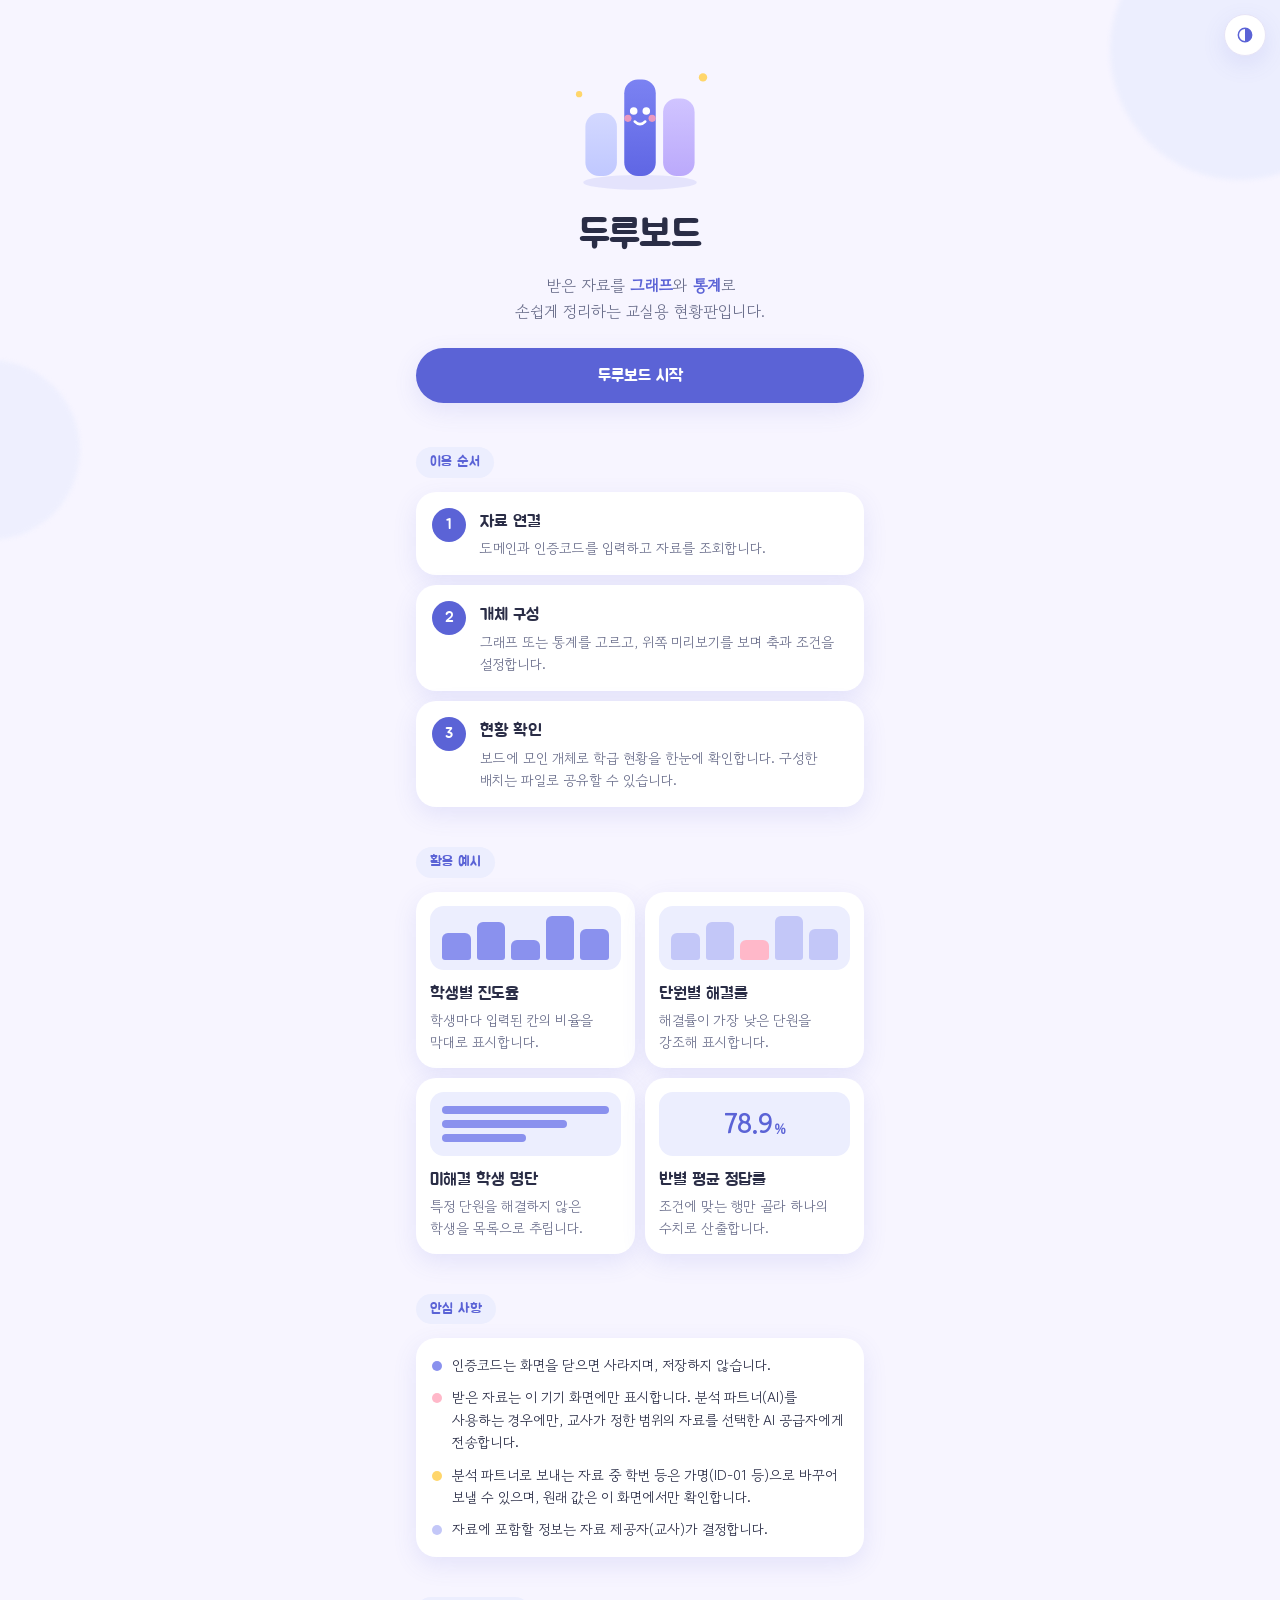
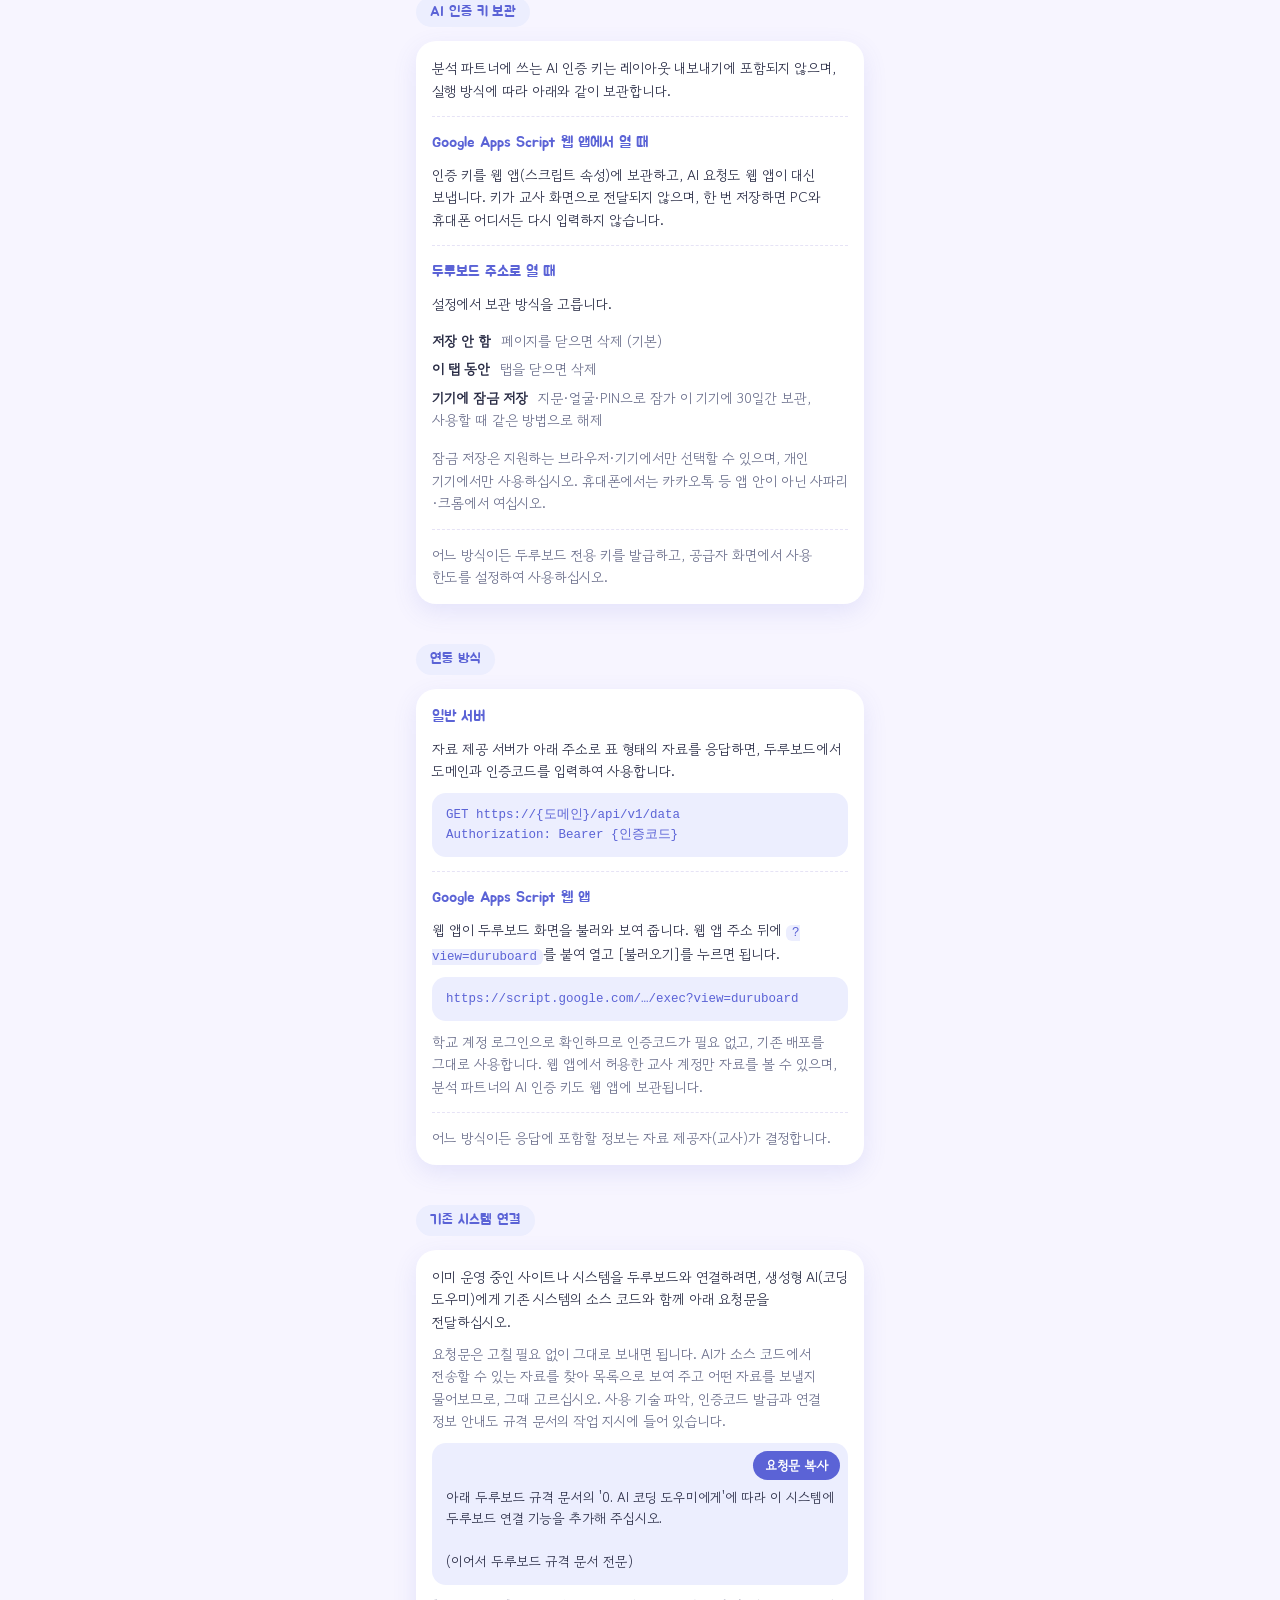
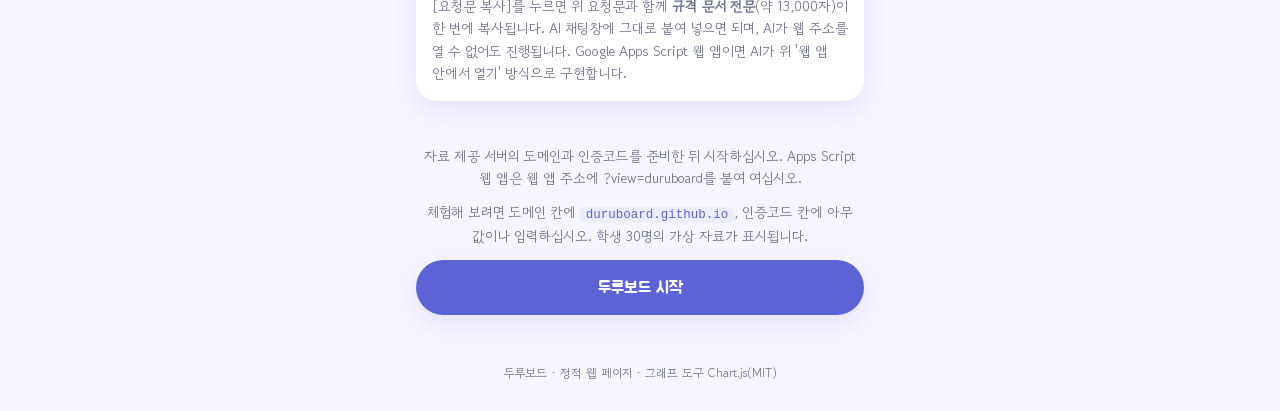
==== commit 6275fbb9: "Add files via upload" ====
--- a/intro.html
+++ b/intro.html
@@ -428,7 +428,7 @@
   일반 서버(1장) 또는 Apps Script 나. 인증코드 방식
   1. 변경한 코드를 서버에 반영(배포)합니다. (반영 방법을 이 시스템 기준으로 구체적으로 적습니다.)
   2. 인증코드를 발급합니다. (실행할 명령 또는 함수와 누를 메뉴를 적습니다.) 화면에 나온 '두루보드 연결 정보'를 따로 기록합니다. 인증코드는 이때 한 번만 보입니다.
-  3. 두루보드(`https://dinosinfolee.github.io/toy/duruboard/`)를 엽니다.
+  3. 두루보드(`https://duruboard.github.io/`)를 엽니다.
   4. '도메인 또는 웹 앱 주소' 칸과 '인증코드' 칸에 2번에서 기록한 값을 입력하고 [조회]를 누릅니다.
   5. 오른쪽 아래 [개체]로 그래프·표·통계를 추가하고, 레이아웃 설정에서 레이아웃을 저장하거나 내보냅니다.
   6. 인증코드가 유출되었거나 더 이상 쓰지 않으면 폐기합니다. (폐기 방법을 적습니다.)
@@ -503,7 +503,7 @@
 
 웹 앱이 GitHub에 게시된 두루보드 화면을 불러와 자기 화면으로 보여 줍니다. 두루보드는 이 경우를 스스로 알아채고(`google.script.run` 존재), 주소·인증코드 입력 없이 [불러오기]를 누르면 웹 앱의 `duruboardData()` 함수를 호출하여 자료를 받습니다. 다른 사이트로 요청하지 않으므로 학교 계정 로그인이 그대로 적용됩니다.
 
-- 두루보드 게시 주소: `https://dinosinfolee.github.io/toy/duruboard/` (`index.html`, `app.js`, `style.css`, `vendor/chart.umd.js`)
+- 두루보드 게시 주소: `https://duruboard.github.io/` (`index.html`, `app.js`, `style.css`, `vendor/chart.umd.js`)
 - 웹 앱이 제공할 것
   1. `doGet`: `view=duruboard`이면 허용 계정인지 확인한 뒤 두루보드 화면을 응답합니다. 그 밖의 요청은 기존 화면을 그대로 응답합니다.
   - 위 코드는 `.gs` 파일 하나(예: `Duruboard.gs`)에 모두 넣습니다(0장 '코드 제공 방식' 참고).
@@ -512,7 +512,7 @@
 - 배포는 바꾸지 않습니다. 실행 계정 '나', 액세스는 기존대로(예: 학교 도메인) 둡니다.
 
 ```javascript
-const DURU_BASE = 'https://dinosinfolee.github.io/toy/duruboard/';
+const DURU_BASE = 'https://duruboard.github.io/';
 const DURU_ALLOWED = ['teacher@school.kr'];   // 두루보드를 볼 수 있는 계정
 
 function doGet(e) {
@@ -689,6 +689,7 @@
 
     <section class="end">
       <p>자료 제공 서버의 도메인과 인증코드를 준비한 뒤 시작하십시오. Apps Script 웹 앱은 웹 앱 주소에 ?view=duruboard를 붙여 여십시오.</p>
+      <p class="sub">체험해 보려면 도메인 칸에 <code class="inl">duruboard.github.io</code>, 인증코드 칸에 아무 값이나 입력하십시오. 학생 30명의 가상 자료가 표시됩니다.</p>
       <a class="btn primary" href="index.html">두루보드 시작</a>
     </section>
   </main>
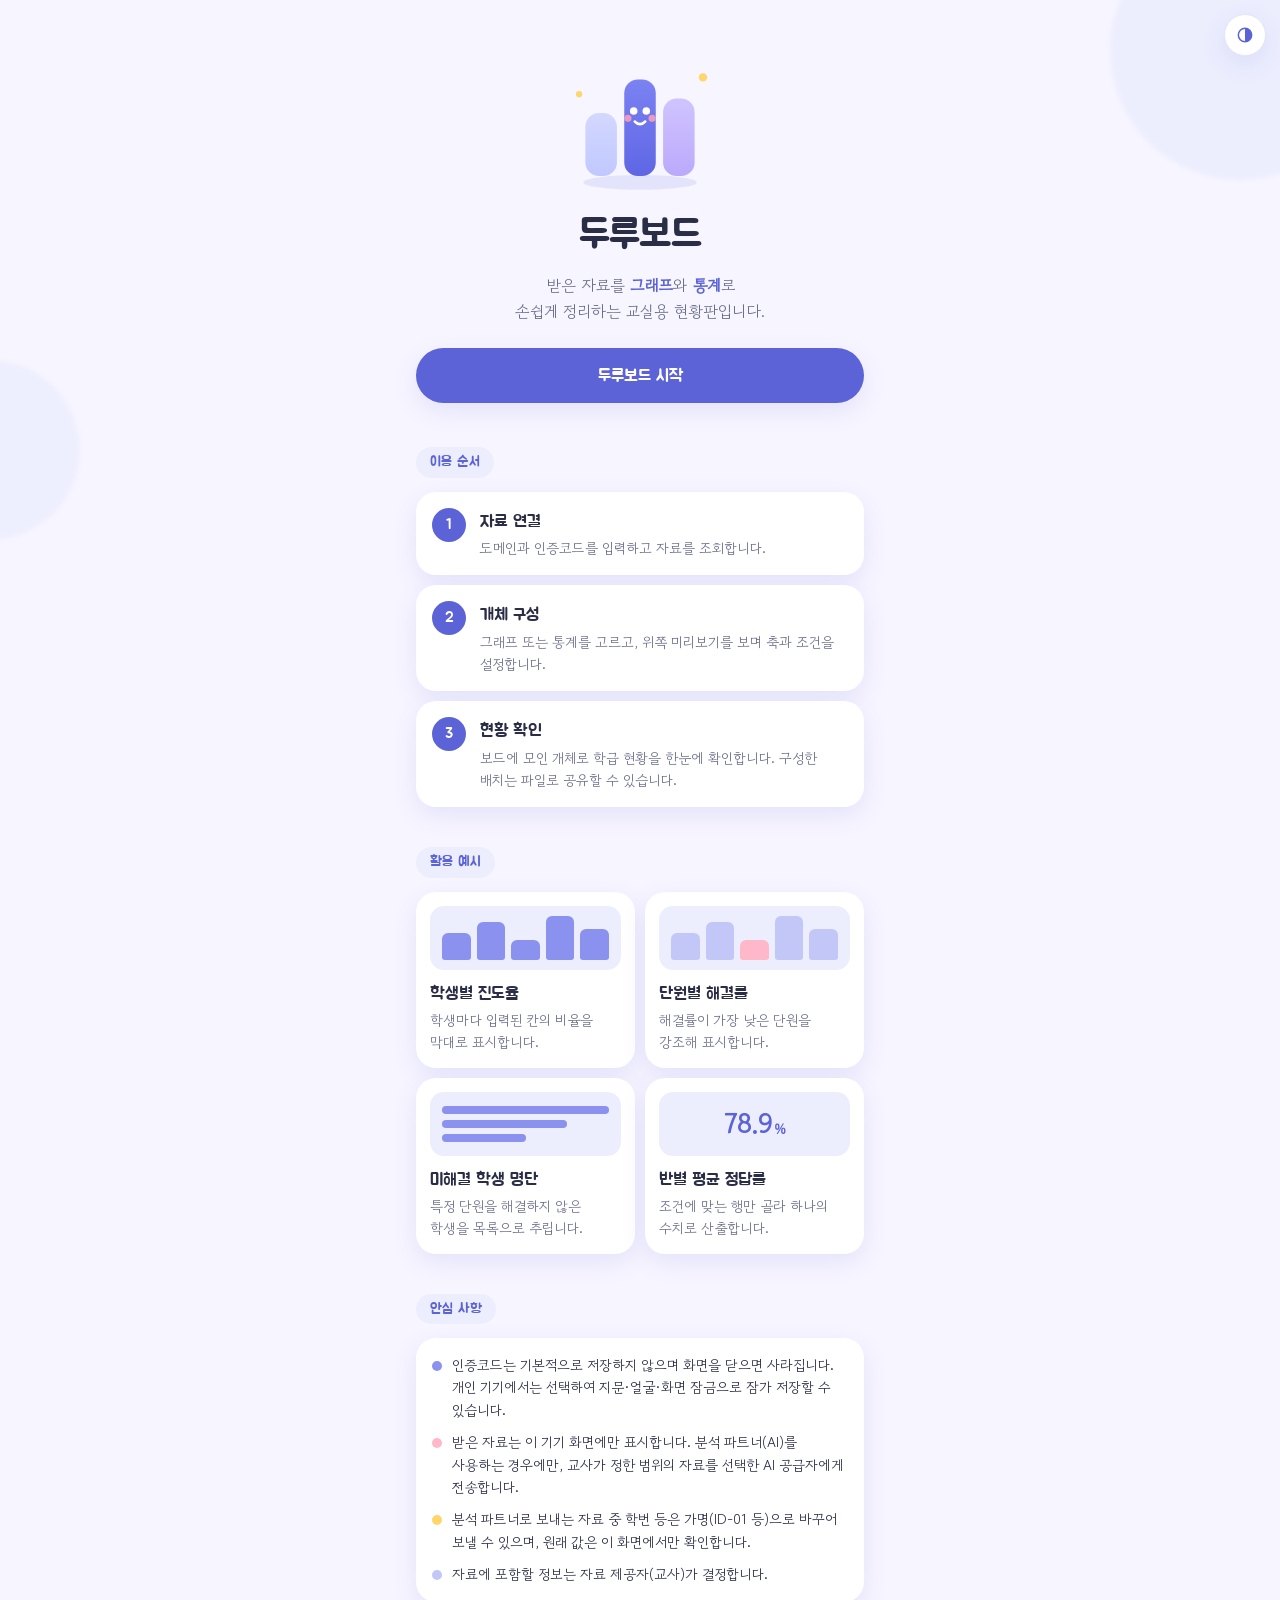
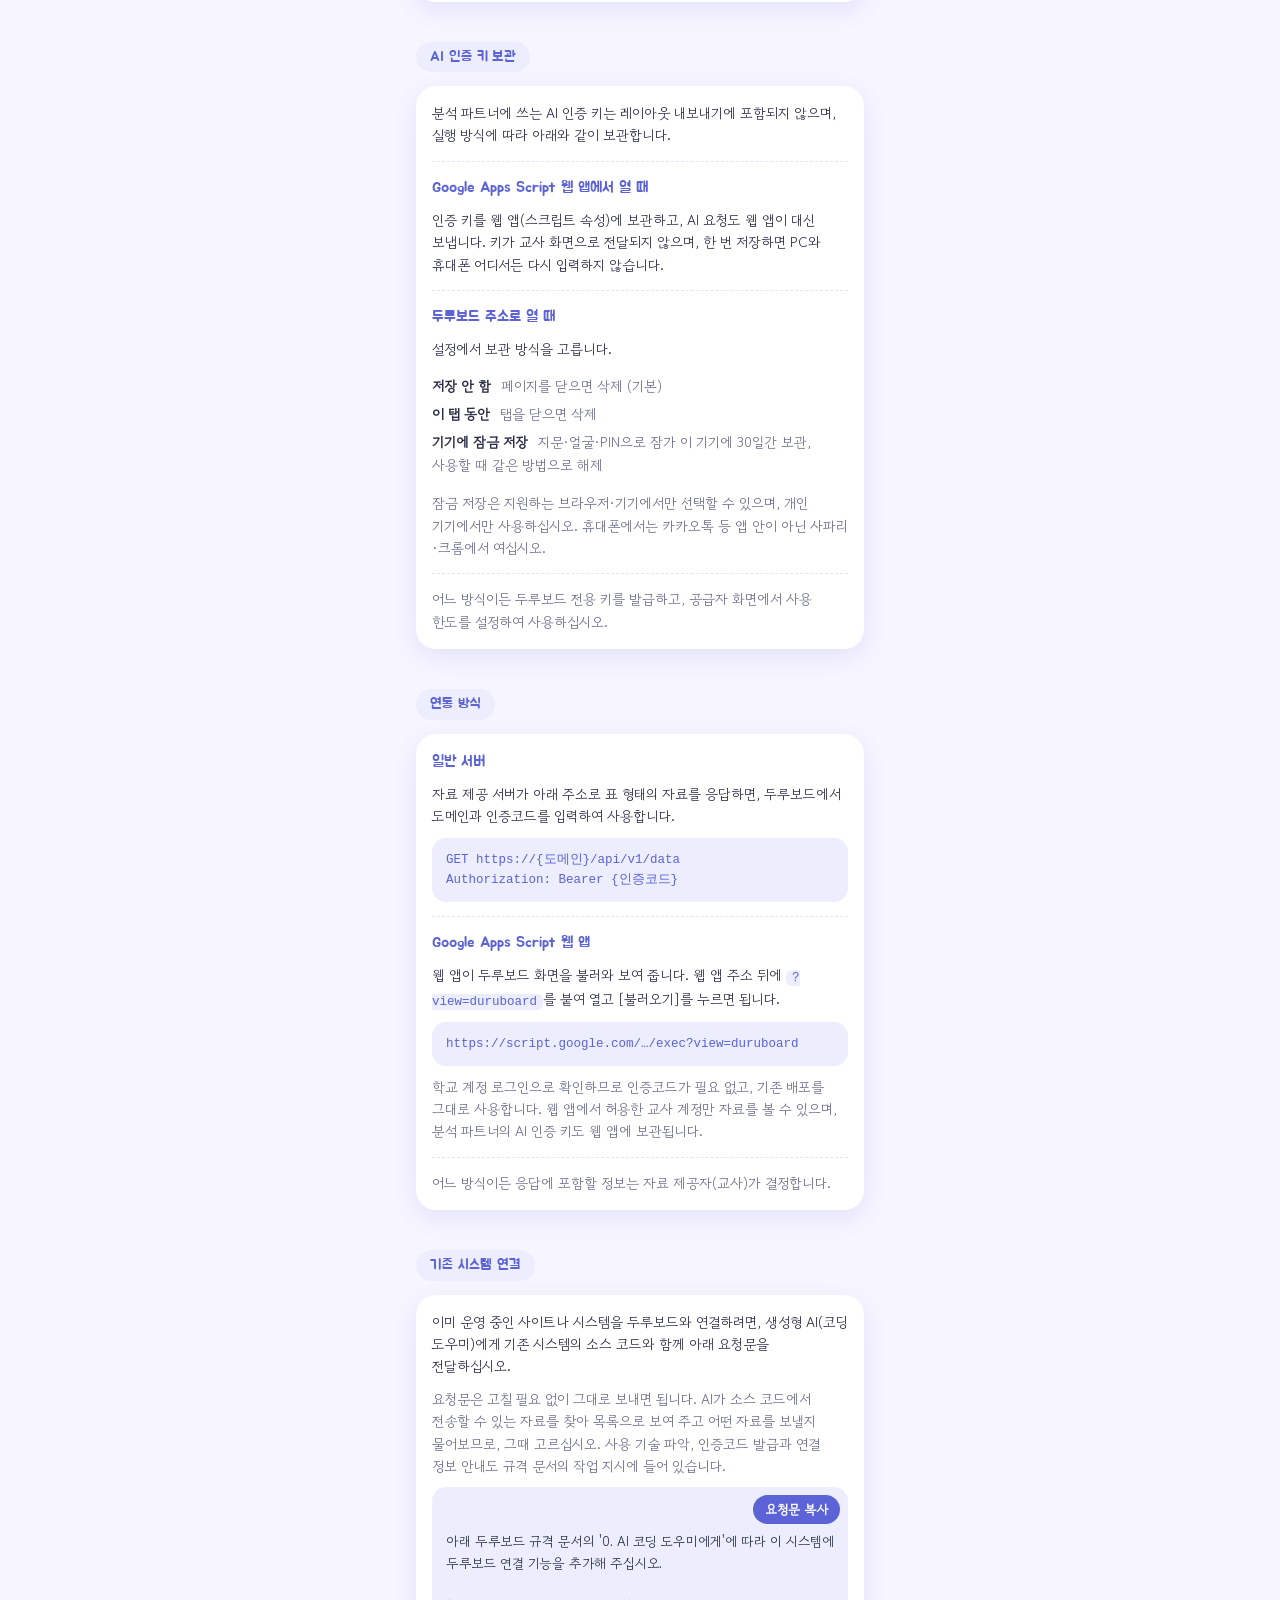
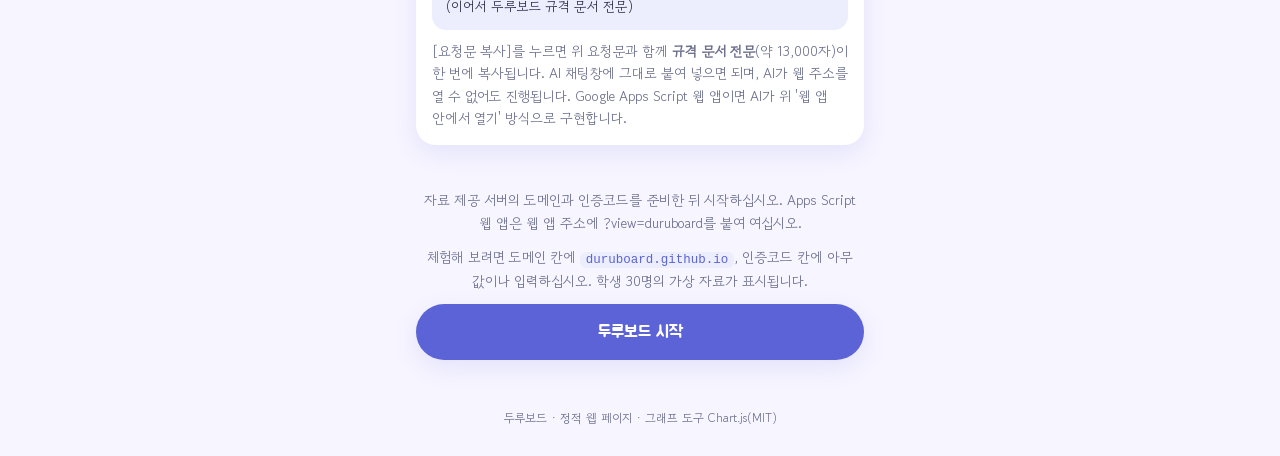
==== commit 2fc2efab: "Add files via upload" ====
--- a/intro.html
+++ b/intro.html
@@ -316,7 +316,7 @@
     <section class="block">
       <h2 class="h2"><span class="tag">안심 사항</span></h2>
       <ul class="safe">
-        <li><span class="dot" aria-hidden="true"></span>인증코드는 화면을 닫으면 사라지며, 저장하지 않습니다.</li>
+        <li><span class="dot" aria-hidden="true"></span>인증코드는 기본적으로 저장하지 않으며 화면을 닫으면 사라집니다. 개인 기기에서는 선택하여 지문·얼굴·화면 잠금으로 잠가 저장할 수 있습니다.</li>
         <li><span class="dot" aria-hidden="true"></span>받은 자료는 이 기기 화면에만 표시합니다. 분석 파트너(AI)를 사용하는 경우에만, 교사가 정한 범위의 자료를 선택한 AI 공급자에게 전송합니다.</li>
         <li><span class="dot" aria-hidden="true"></span>분석 파트너로 보내는 자료 중 학번 등은 가명(ID-01 등)으로 바꾸어 보낼 수 있으며, 원래 값은 이 화면에서만 확인합니다.</li>
         <li><span class="dot" aria-hidden="true"></span>자료에 포함할 정보는 자료 제공자(교사)가 결정합니다.</li>
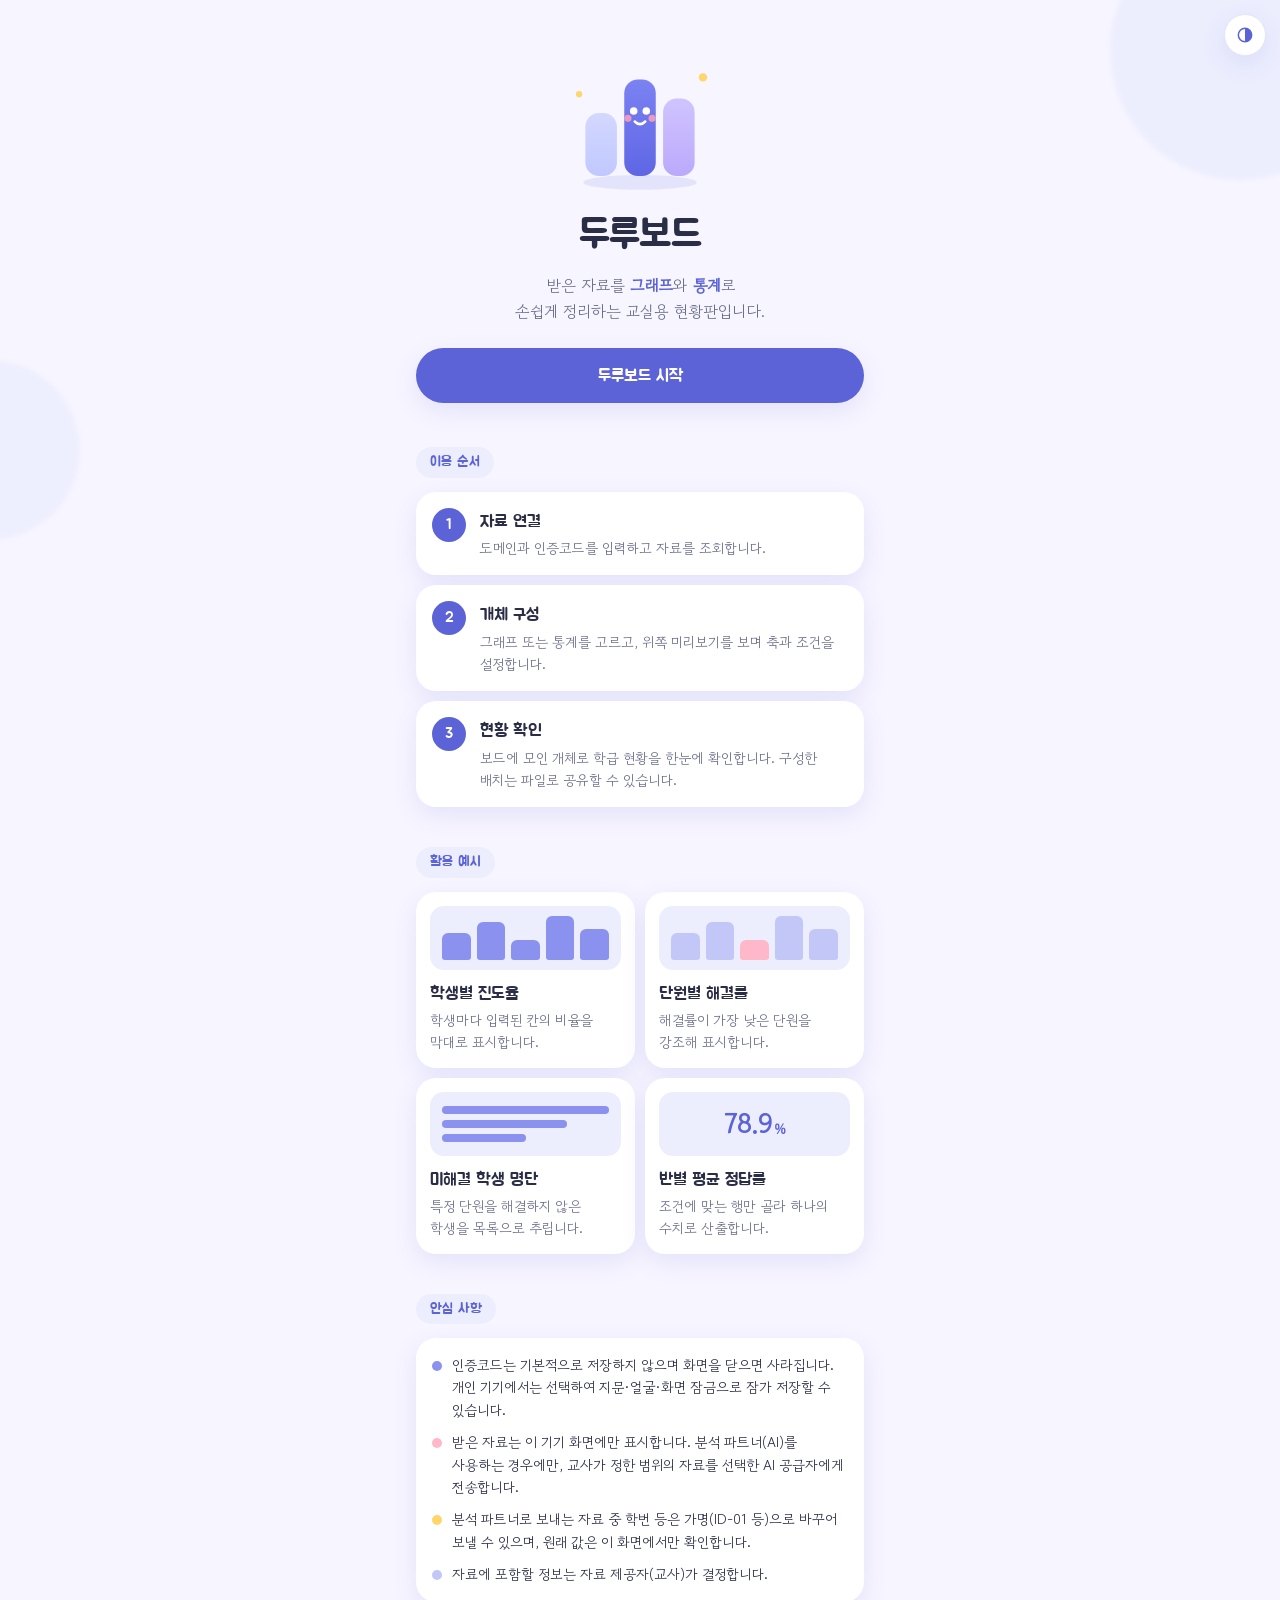
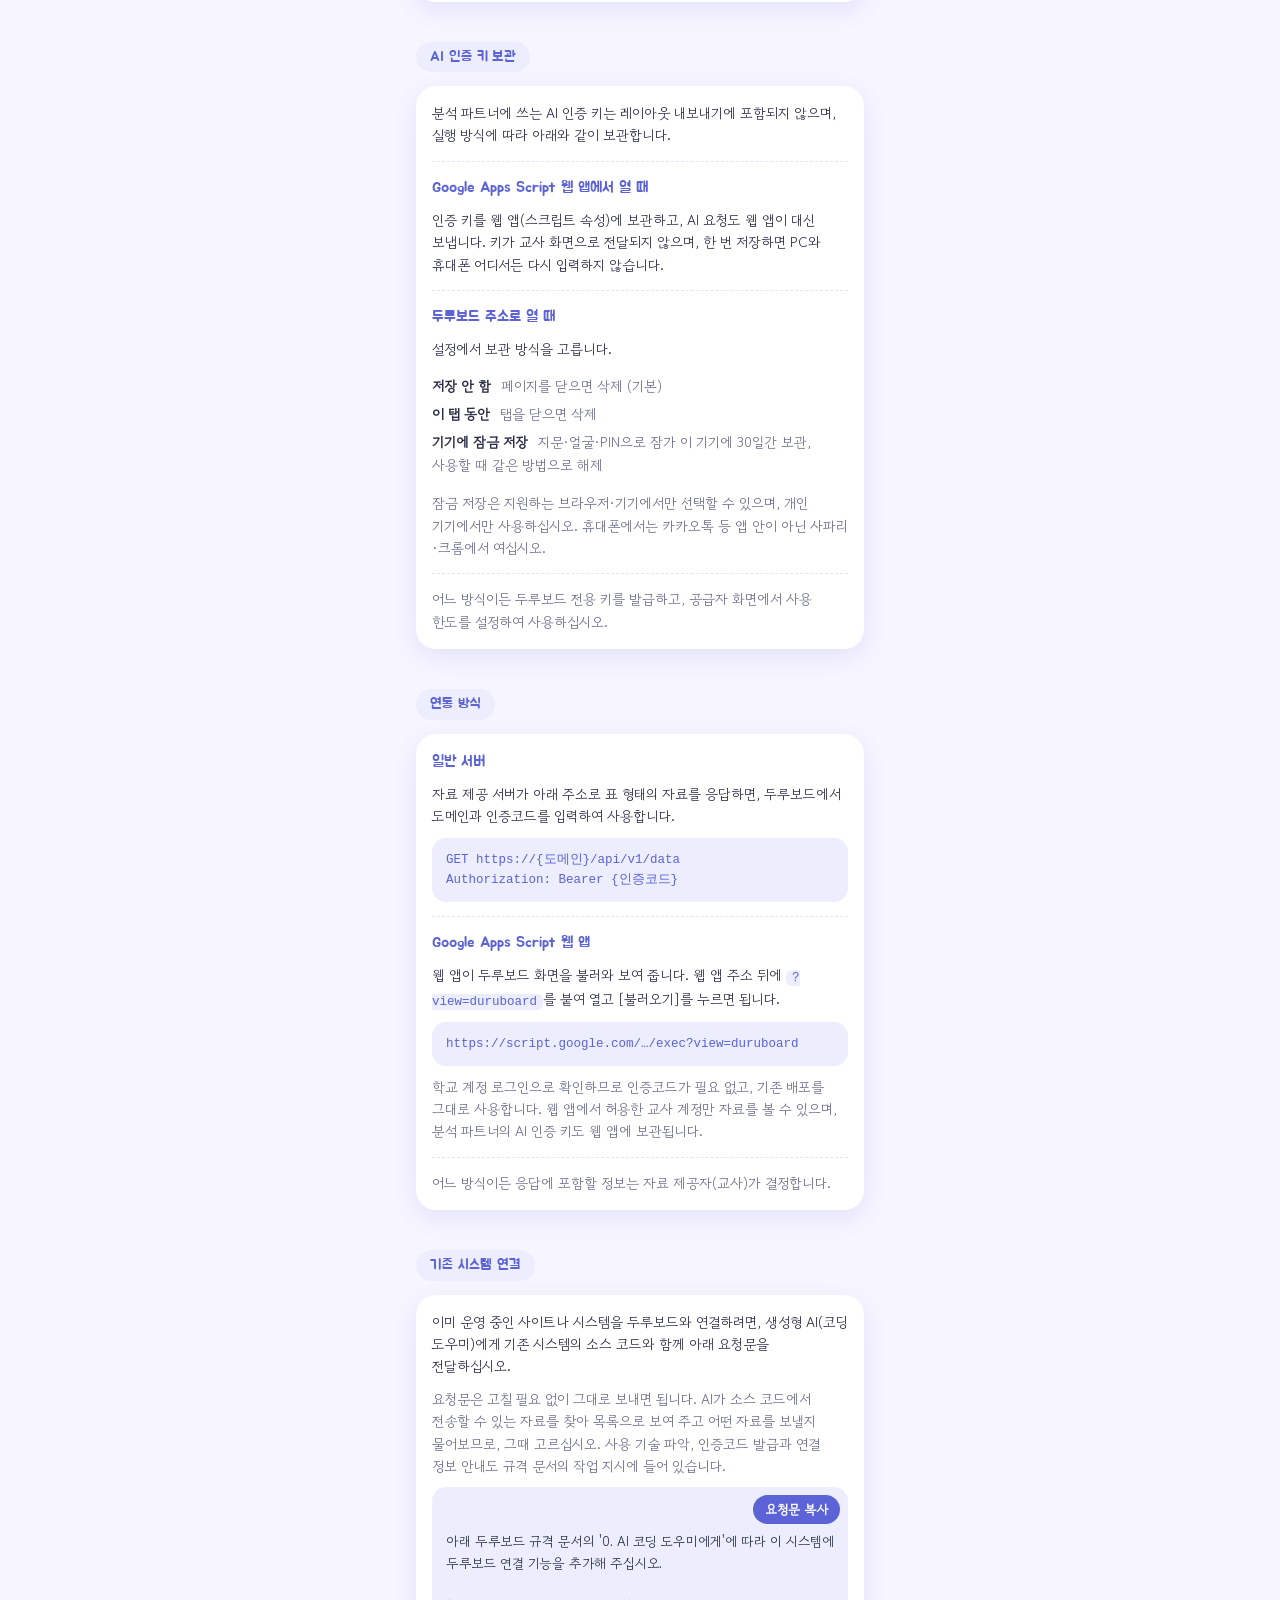
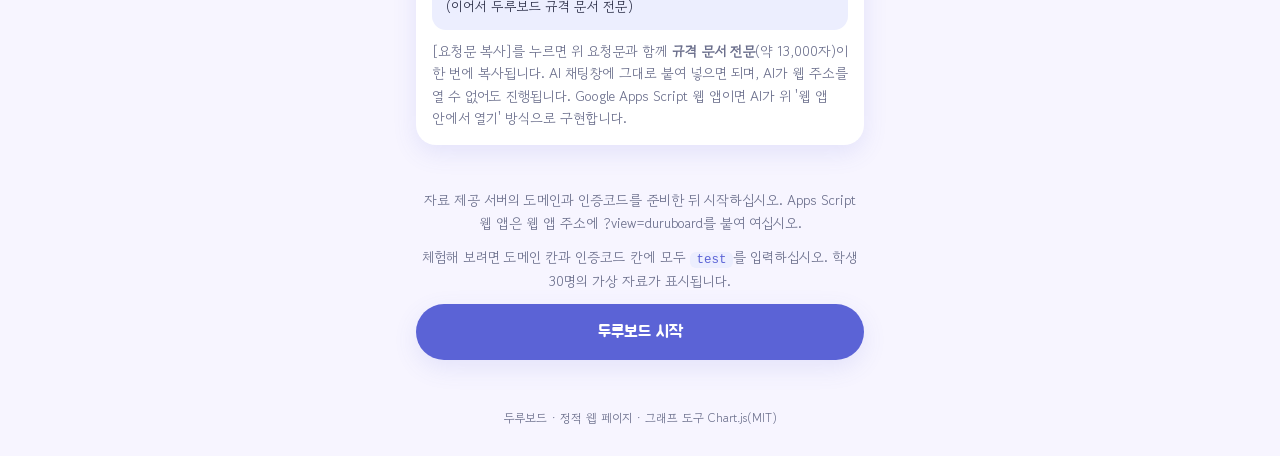
==== commit c868f499: "Add files via upload" ====
--- a/intro.html
+++ b/intro.html
@@ -689,7 +689,7 @@
 
     <section class="end">
       <p>자료 제공 서버의 도메인과 인증코드를 준비한 뒤 시작하십시오. Apps Script 웹 앱은 웹 앱 주소에 ?view=duruboard를 붙여 여십시오.</p>
-      <p class="sub">체험해 보려면 도메인 칸에 <code class="inl">duruboard.github.io</code>, 인증코드 칸에 아무 값이나 입력하십시오. 학생 30명의 가상 자료가 표시됩니다.</p>
+      <p class="sub">체험해 보려면 도메인 칸과 인증코드 칸에 모두 <code class="inl">test</code>를 입력하십시오. 학생 30명의 가상 자료가 표시됩니다.</p>
       <a class="btn primary" href="index.html">두루보드 시작</a>
     </section>
   </main>
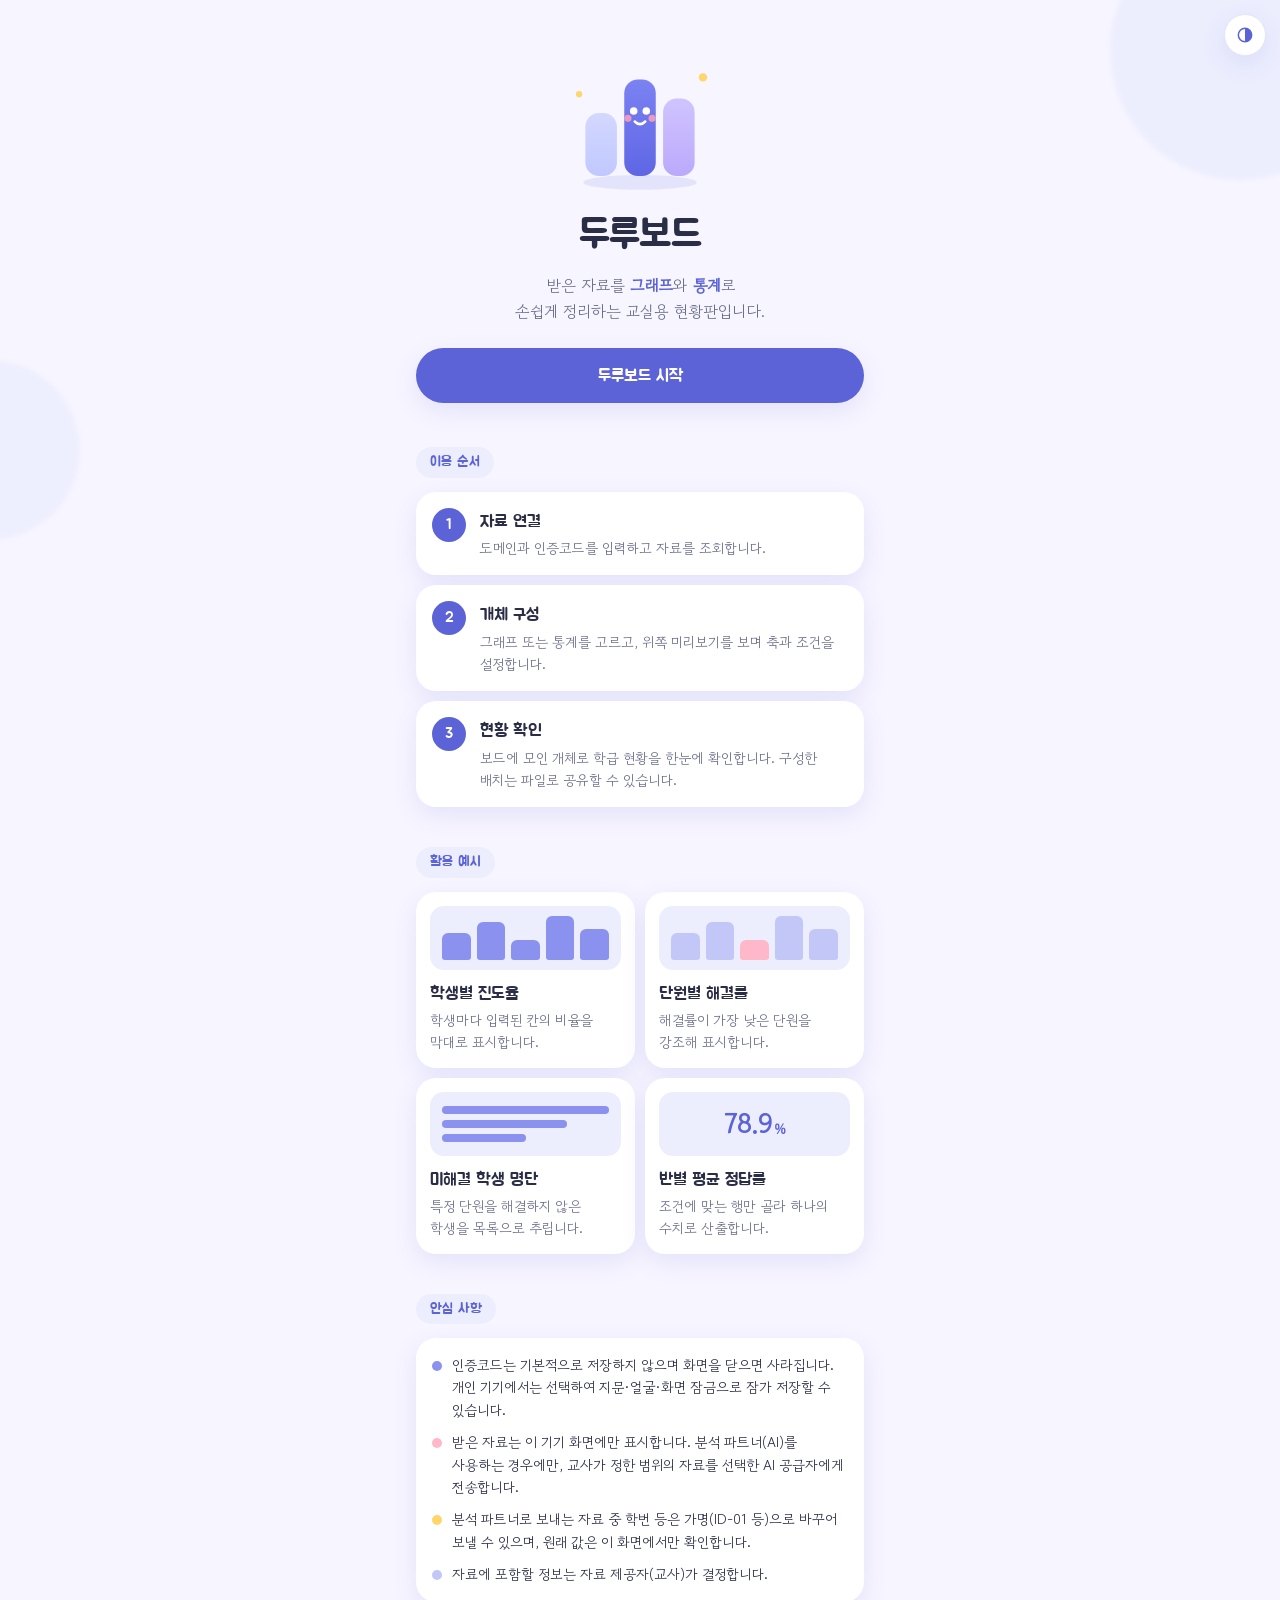
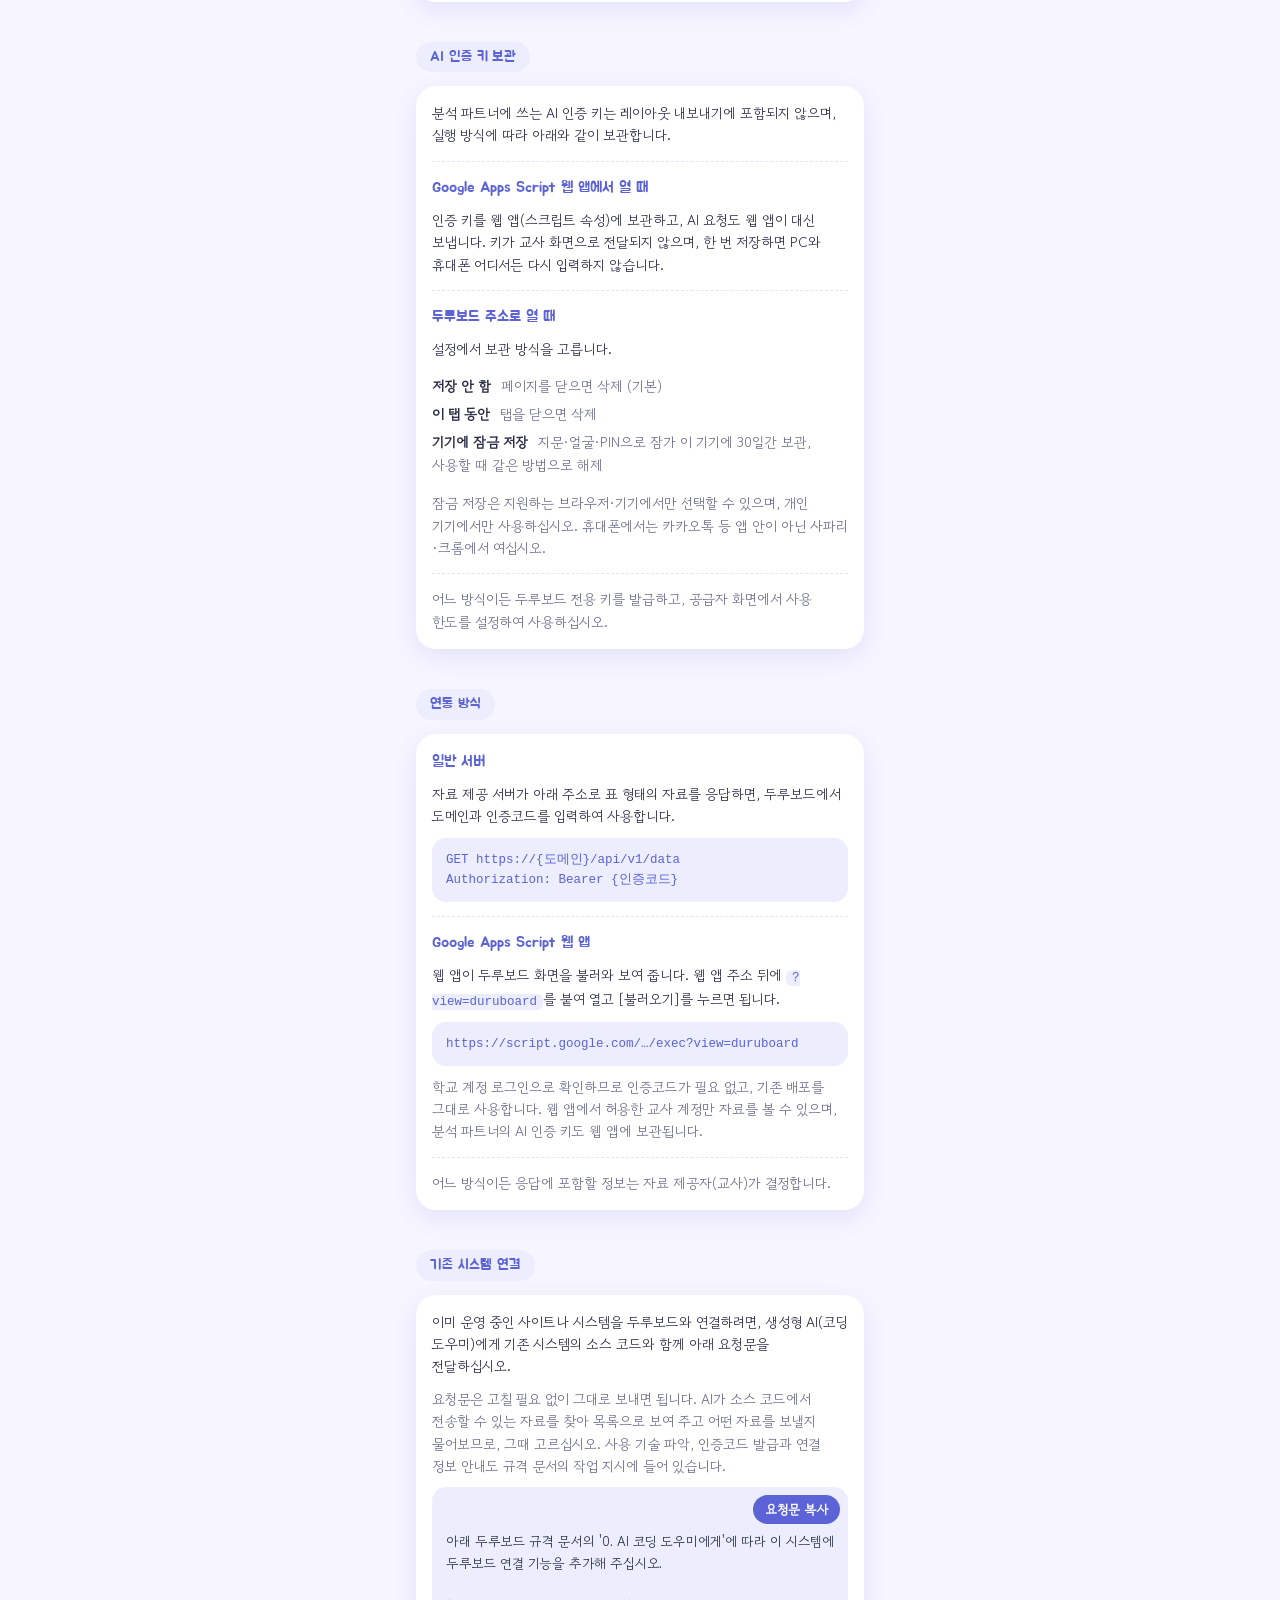
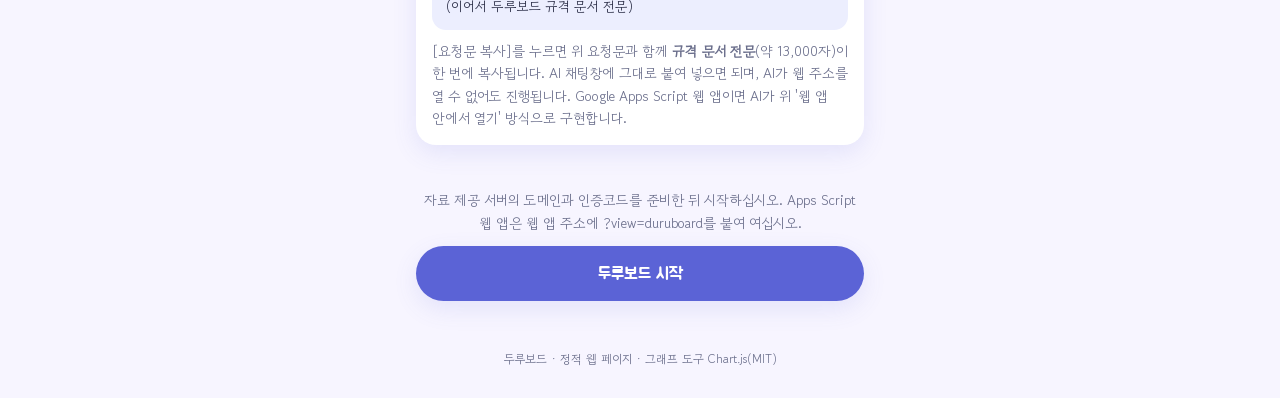
==== commit 185f78bc: "Add files via upload" ====
--- a/intro.html
+++ b/intro.html
@@ -689,7 +689,6 @@
 
     <section class="end">
       <p>자료 제공 서버의 도메인과 인증코드를 준비한 뒤 시작하십시오. Apps Script 웹 앱은 웹 앱 주소에 ?view=duruboard를 붙여 여십시오.</p>
-      <p class="sub">체험해 보려면 도메인 칸과 인증코드 칸에 모두 <code class="inl">test</code>를 입력하십시오. 학생 30명의 가상 자료가 표시됩니다.</p>
       <a class="btn primary" href="index.html">두루보드 시작</a>
     </section>
   </main>
